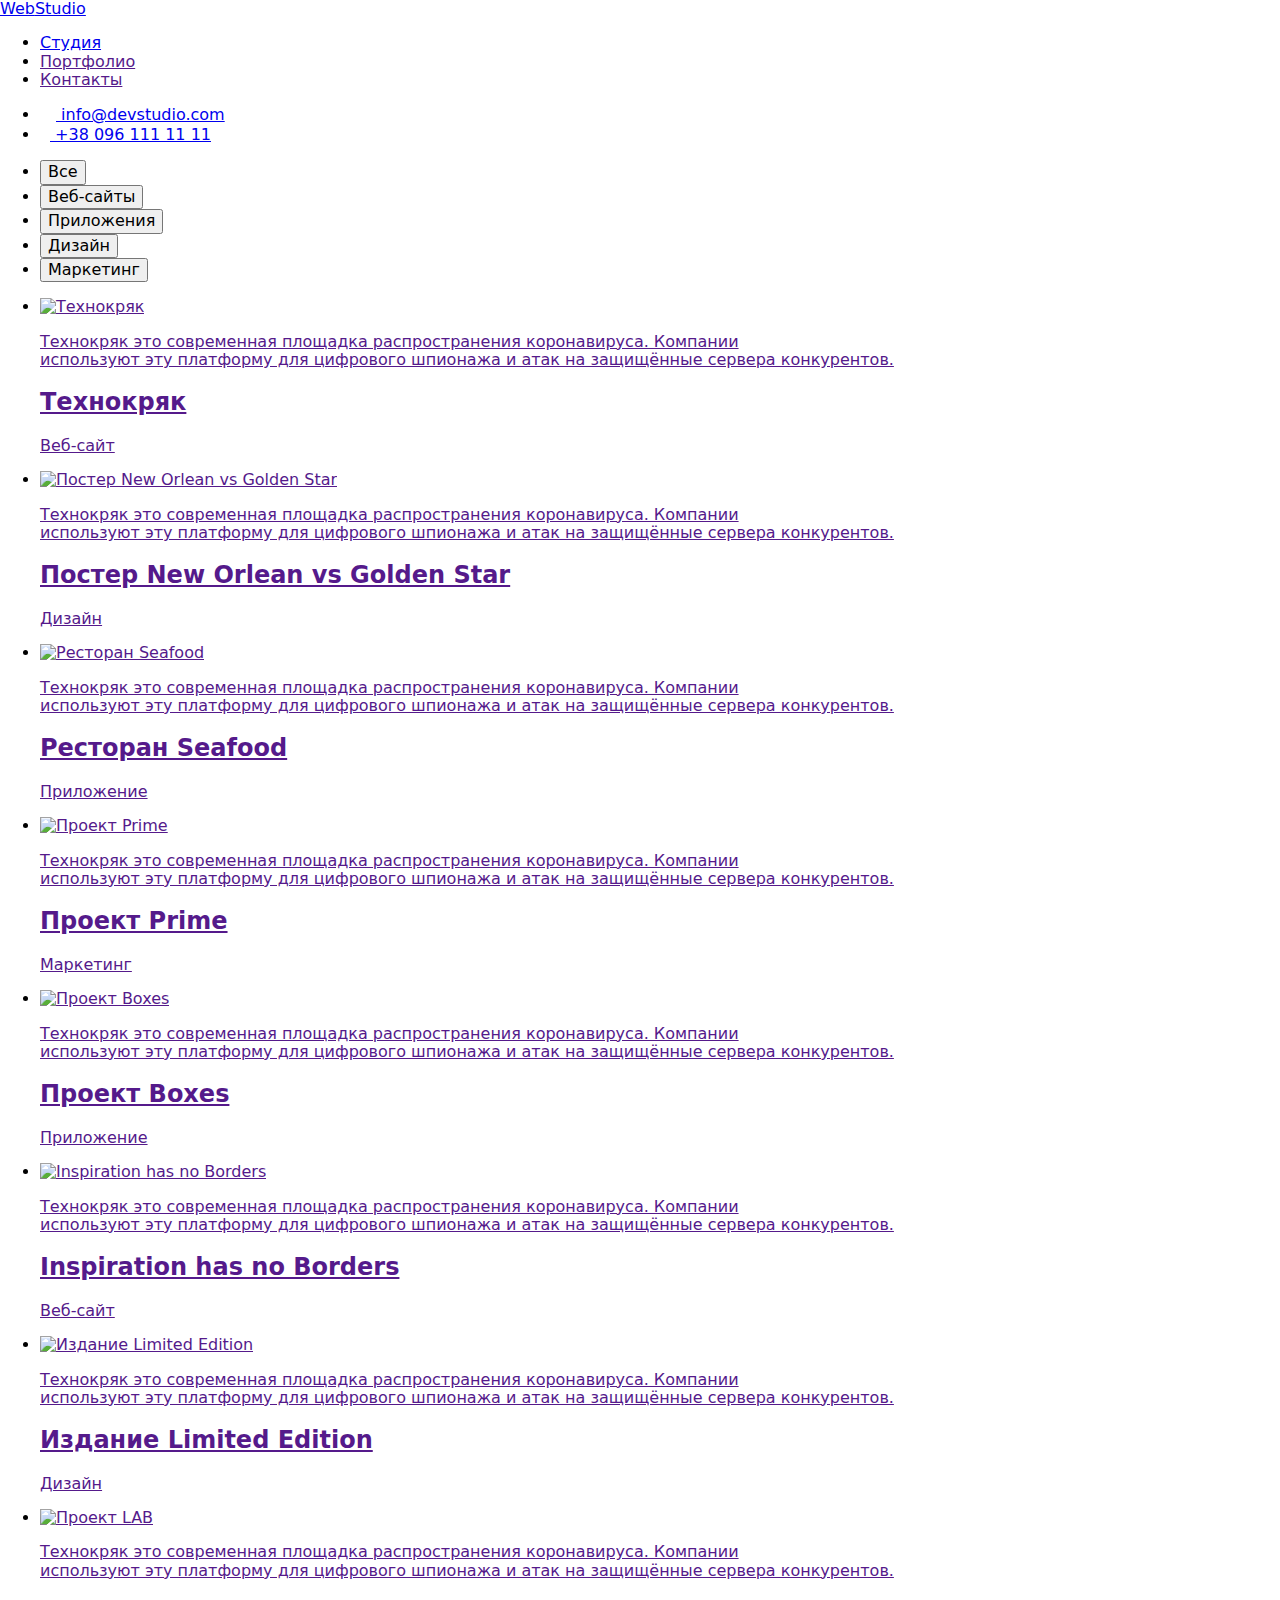
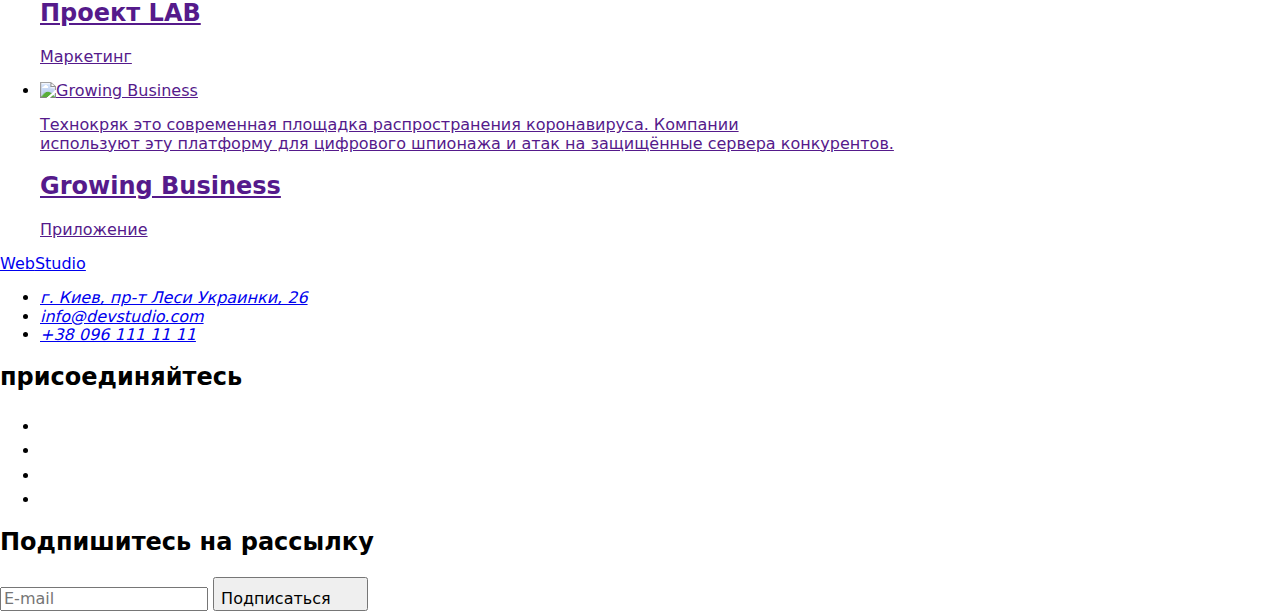
==== portfolio.html @ f76505ed "переніс .css в .scss" ====
<!DOCTYPE html>
<html lang="ru">
  <head>
    <meta charset="UTF-8" />
    <meta http-equiv="X-UA-Compatible" content="IE=edge" />
    <meta name="viewport" content="width=device-width, initial-scale=1.0" />
    <title>WebStudio</title>
    <link rel="preconnect" href="https://fonts.gstatic.com" />
    <link
      href="https://fonts.googleapis.com/css2?family=Raleway:wght@700&family=Roboto:wght@400;500;700;900&display=swap"
      rel="stylesheet"
    />
    <link
      rel="stylesheet"
      href="https://cdnjs.cloudflare.com/ajax/libs/modern-normalize/1.0.0/modern-normalize.min.css"
    />
    <!-- <link rel="stylesheet" href="./css/styles.css" /> -->
    <link rek="stylesheet" href="css/main.min.css" />
  </head>

  <body>
    <!-- Header -->
    <header class="header">
      <div class="container main-nav">
        <nav class="site-nav">
          <a class="logo" href="./index.html"
            ><span class="logo-span">Web</span>Studio</a
          >
          <ul class="site-nav list">
            <li class="item">
              <a class="link" href="./index.html">Студия</a>
            </li>
            <li class="item line">
              <a class="link current" href="">Портфолио</a>
            </li>
            <li class="item"><a class="link" href="">Контакты</a></li>
          </ul>
        </nav>
        <ul class="contacts-nav head list">
          <li class="item">
            <a href="mailto:info@devstudio.com" class="cont">
              <svg class="icon" width="16" height="12">
                <use href="./images/icons.svg#icon-envelope"></use>
              </svg>
              info@devstudio.com</a
            >
          </li>

          <li class="item">
            <a href="tel:+380961111111" class="cont telephone">
              <svg class="icon" width="10" height="16">
                <use href="./images/icons.svg#icon-smartphone"></use>
              </svg>
              +38 096 111 11 11</a
            >
          </li>
        </ul>
      </div>
    </header>
    <main>
      <!-- our projects -->
      <section class="filter section">
        <div class="container">
          <ul class="filter-nav list">
            <li class="item">
              <button type="button" class="button">Все</button>
            </li>
            <li class="item">
              <button type="button" class="button">Веб-сайты</button>
            </li>
            <li class="item">
              <button type="button" class="button">Приложения</button>
            </li>
            <li class="item">
              <button type="button" class="button">Дизайн</button>
            </li>
            <li class="item">
              <button type="button" class="button">Маркетинг</button>
            </li>
          </ul>

          <ul class="projects list">
            <li class="projects-item">
              <a class="projects-link" href="">
                <div class="projects-thumb">
                  <img
                    src="./images/portfolio/technokryak.jpg"
                    alt="Технокряк"
                    width="370"
                    height="294"
                  />
                  <div class="backdrop">
                    <p class="backdrop-text">
                      Технокряк это современная площадка распространения
                      коронавируса. Компании<br />
                      используют эту платформу для цифрового шпионажа и атак на
                      защищённые сервера конкурентов.
                    </p>
                  </div>
                </div>
                <div class="description">
                  <h2 class="projects-title">Технокряк</h2>
                  <p class="projects-text">Веб-сайт</p>
                </div>
              </a>
            </li>

            <li class="projects-item">
              <a class="projects-link" href="">
                <div class="projects-thumb">
                  <img
                    src="./images/portfolio/poster.jpg"
                    alt="Постер New Orlean vs Golden Star"
                    width="370"
                    height="294"
                  />
                  <div class="backdrop">
                    <p class="backdrop-text">
                      Технокряк это современная площадка распространения
                      коронавируса. Компании<br />
                      используют эту платформу для цифрового шпионажа и атак на
                      защищённые сервера конкурентов.
                    </p>
                  </div>
                </div>
                <div class="description">
                  <h2 class="projects-title">
                    Постер New Orlean vs Golden Star
                  </h2>
                  <p class="projects-text">Дизайн</p>
                </div>
              </a>
            </li>

            <li class="projects-item">
              <a class="projects-link" href="">
                <div class="projects-thumb">
                  <img
                    src="./images/portfolio/seafood.jpg"
                    alt="Ресторан Seafood"
                    width="370"
                    height="294"
                  />
                  <div class="backdrop">
                    <p class="backdrop-text">
                      Технокряк это современная площадка распространения
                      коронавируса. Компании<br />
                      используют эту платформу для цифрового шпионажа и атак на
                      защищённые сервера конкурентов.
                    </p>
                  </div>
                </div>
                <div class="description">
                  <h2 class="projects-title">Ресторан Seafood</h2>
                  <p class="projects-text">Приложение</p>
                </div>
              </a>
            </li>

            <li class="projects-item">
              <a class="projects-link" href="">
                <div class="projects-thumb">
                  <img
                    src="./images/portfolio/prime_project.jpg"
                    alt="Проект Prime"
                    width="370"
                    height="294"
                  />
                  <div class="backdrop">
                    <p class="backdrop-text">
                      Технокряк это современная площадка распространения
                      коронавируса. Компании<br />
                      используют эту платформу для цифрового шпионажа и атак на
                      защищённые сервера конкурентов.
                    </p>
                  </div>
                </div>
                <div class="description">
                  <h2 class="projects-title">Проект Prime</h2>
                  <p class="projects-text">Маркетинг</p>
                </div>
              </a>
            </li>

            <li class="projects-item">
              <a class="projects-link" href="">
                <div class="projects-thumb">
                  <img
                    src="./images/portfolio/boxes_projekt.jpg"
                    alt="Проект Boxes"
                    width="370"
                    height="294"
                  />
                  <div class="backdrop">
                    <p class="backdrop-text">
                      Технокряк это современная площадка распространения
                      коронавируса. Компании<br />
                      используют эту платформу для цифрового шпионажа и атак на
                      защищённые сервера конкурентов.
                    </p>
                  </div>
                </div>
                <div class="description">
                  <h2 class="projects-title">Проект Boxes</h2>
                  <p class="projects-text">Приложение</p>
                </div>
              </a>
            </li>

            <li class="projects-item">
              <a class="projects-link" href="">
                <div class="projects-thumb">
                  <img
                    src="./images/portfolio/inspiration_has_no_borders.jpg"
                    alt="Inspiration has no Borders"
                    width="370"
                    height="294"
                  />
                  <div class="backdrop">
                    <p class="backdrop-text">
                      Технокряк это современная площадка распространения
                      коронавируса. Компании<br />
                      используют эту платформу для цифрового шпионажа и атак на
                      защищённые сервера конкурентов.
                    </p>
                  </div>
                </div>
                <div class="description">
                  <h2 class="projects-title">Inspiration has no Borders</h2>
                  <p class="projects-text">Веб-сайт</p>
                </div>
              </a>
            </li>

            <li class="projects-item">
              <a class="projects-link" href="">
                <div class="projects-thumb">
                  <img
                    src="./images/portfolio/limited_ldition.jpg"
                    alt="Издание Limited Edition"
                    width="370"
                    height="294"
                  />
                  <div class="backdrop">
                    <p class="backdrop-text">
                      Технокряк это современная площадка распространения
                      коронавируса. Компании<br />
                      используют эту платформу для цифрового шпионажа и атак на
                      защищённые сервера конкурентов.
                    </p>
                  </div>
                </div>
                <div class="description">
                  <h2 class="projects-title">Издание Limited Edition</h2>
                  <p class="projects-text">Дизайн</p>
                </div>
              </a>
            </li>

            <li class="projects-item">
              <a class="projects-link" href="">
                <div class="projects-thumb">
                  <img
                    src="./images/portfolio/lab_projekt.jpg"
                    alt="Проект LAB"
                    width="370"
                    height="294"
                  />
                  <div class="backdrop">
                    <p class="backdrop-text">
                      Технокряк это современная площадка распространения
                      коронавируса. Компании<br />
                      используют эту платформу для цифрового шпионажа и атак на
                      защищённые сервера конкурентов.
                    </p>
                  </div>
                </div>
                <div class="description">
                  <h2 class="projects-title">Проект LAB</h2>
                  <p class="projects-text">Маркетинг</p>
                </div>
              </a>
            </li>

            <li class="projects-item">
              <a class="projects-link" href="">
                <div class="projects-thumb">
                  <img
                    src="./images/portfolio/growing_business.jpg"
                    alt="Growing Business"
                    width="370"
                    height="294"
                  />
                  <div class="backdrop">
                    <p class="backdrop-text">
                      Технокряк это современная площадка распространения
                      коронавируса. Компании<br />
                      используют эту платформу для цифрового шпионажа и атак на
                      защищённые сервера конкурентов.
                    </p>
                  </div>
                </div>
                <div class="description">
                  <h2 class="projects-title">Growing Business</h2>
                  <p class="projects-text">Приложение</p>
                </div>
              </a>
            </li>
          </ul>
        </div>
      </section>
    </main>

    <!-- Footer -->
    <footer class="footer">
      <div class="container">
        <div>
          <a class="logo" href="./index.html"
            ><span class="logo-span">Web</span
            ><span class="logo-white">Studio</span></a
          >
          <address class="address">
            <ul class="contacts-nav list">
              <li class="map">
                <a
                  class="map-google"
                  href="https://goo.gl/maps/9jqwr3Agw3KdSmHo9"
                  target="_blank"
                  rel="noopener noreferrer"
                  >г. Киев, пр-т Леси Украинки, 26</a
                >
              </li>
              <li>
                <a href="mailto:info@devstudio.com" class="cont mail"
                  >info@devstudio.com</a
                >
              </li>
              <li>
                <a href="tel:+380961111111" class="cont">+38 096 111 11 11</a>
              </li>
            </ul>
          </address>
        </div>
        <div class="thumb">
          <h2 class="footer-title">присоединяйтесь</h2>
          <ul class="social-list list">
            <li class="social-list-item">
              <a href="" class="social-list-link">
                <svg class="social-list-icon" width="20" height="20">
                  <use href="./images/icons.svg#icon-instagram"></use>
                </svg>
              </a>
            </li>

            <li class="social-list-item">
              <a href="" class="social-list-link">
                <svg class="social-list-icon" width="20" height="20">
                  <use href="./images/icons.svg#icon-twitter"></use>
                </svg>
              </a>
            </li>

            <li class="social-list-item">
              <a href="" class="social-list-link">
                <svg class="social-list-icon" width="20" height="20">
                  <use href="./images/icons.svg#icon-facebook"></use>
                </svg>
              </a>
            </li>

            <li class="social-list-item">
              <a href="" class="social-list-link">
                <svg class="social-list-icon" width="20" height="20">
                  <use href="./images/icons.svg#icon-linkedin"></use>
                </svg>
              </a>
            </li>
          </ul>
        </div>
        <!-- Form -->

        <form class="subscription">
          <h2 class="footer-title">Подпишитесь на рассылку</h2>
          <div class="subscription-thumb">
            <input
              class="subscription-input"
              type="text"
              placeholder="E-mail"
              name="mail"
              required
            />
            <button class="subscription-button" type="submit">
              Подписаться
              <svg class="subscription-icon" width="24" height="24">
                <use href="./images/icons.svg#icon-send"></use>
              </svg>
            </button>
          </div>
        </form>
      </div>
    </footer>
  </body>
</html>
---- css/main.min.css ----
:root{--primary-text-color: #757575;--title-text-color: #212121;--accent-color: #2196f3;--primary-white-color: #ffffff;--button-color: #188ce8;--button-color-portfolio: #f5f4fa;--border-cards: #eeeeee;--border-cards-customers: #afb1b8;--timing-function: cubic-bezier(0.4, 0, 0.2, 1)}.form-checkbox-input{margin-right:7px;position:absolute;width:1px;height:1px;overflow:hidden;clip:rect(0 0 0 0)}body{font-family:'roboto', sans-serif;color:var(--primary-text-color);background-color:var(--primary-white-color);letter-spacing:0.03em;position:relative}h1,h2,h3,h4,h5,h6,p{margin-top:0;margin-bottom:0}ul{padding-left:0}img{display:block}.list{margin-top:0;margin-bottom:0;list-style:none}.section{padding-top:94px;padding-bottom:94px}.container{width:1200px;padding:0 15px;margin:0 auto}.button{cursor:pointer;border-style:none}.section-title{margin-bottom:50px;color:var(--title-text-color);font-weight:bold;font-size:36px;line-height:1.17;text-align:center}.address{font-style:normal}.contacts-nav.head{display:flex;margin-left:auto}.contacts-nav .cont{color:var(--primary-text-color);font-weight:500;font-size:14px;line-height:1.14;letter-spacing:0.02em;text-decoration:none;transition:color 250ms var(--timing-function)}.contacts-nav .cont:hover,.contacts-nav .cont:focus{color:var(--accent-color)}.team .social-list{display:flex;justify-content:space-around;padding:16px 32px 30px 32px}.team .social-list-link{display:flex;align-items:center;justify-content:center;width:44px;height:44px;border-radius:50%}.team .social-list-link{fill:var(--border-cards-customers);transition:background-color 250ms var(--timing-function)}.team .social-list-link:hover,.team .social-list-link:focus{background-color:var(--accent-color)}.team .social-list-link:hover .social-list-icon{transition:fill 250ms var(--timing-function)}.team .social-list-link:hover .social-list-icon,.team .social-list-link:focus .social-list-icon{fill:var(--primary-white-color)}.footer .social-list{display:flex}.footer .social-list-link{display:flex;align-items:center;justify-content:center;width:44px;height:44px;border-radius:50%;background-color:rgba(255,255,255,0.1);transition:background-color 250ms var(--timing-function)}.footer .social-list-link:hover,.footer .social-list-link:focus{background-color:var(--accent-color)}.footer .social-list-item:not(:first-child){margin-left:10px}.footer .social-list-icon{fill:var(--primary-white-color)}.team .description{padding-top:30px;background-color:var(--primary-white-color)}.filter .description{padding:20px 24px 20px 24px;border:1px solid var(--border-cards);border-top:0}.modal-backdrop{position:fixed;top:0;left:0;width:100%;height:100%;background-color:rgba(0,0,0,0.2);z-index:100;opacity:1;transition:opacity 250ms var(--timing-function),visibility 250ms var(--timing-function)}.modal-backdrop.is-hidden{opacity:0;visibility:hidden;pointer-events:none}.modal-backdrop.is-hidden .modal{transform:translate(-50%, -50%) scale(0.7)}.modal{display:flex;position:absolute;top:50%;left:50%;width:528px;height:581px;background-color:var(--primary-white-color);border-radius:4px;box-shadow:0px 1px 3px rgba(0,0,0,0.12),0px 1px 1px rgba(0,0,0,0.14),0px 2px 1px rgba(0,0,0,0.2);transform:translate(-50%, -50%) scale(1);transition:transform 250ms var(--timing-function)}.modal-button{position:absolute;top:8px;right:8px;width:30px;height:30px;display:flex;align-items:center;justify-content:center;padding:0;border:1px solid rgba(0,0,0,0.1);background-color:var(--primary-white-color);border-radius:50%;transition:fill 250ms var(--timing-function)}.modal-button:hover,.modal-button:focus{fill:var(--accent-color)}.contact-form{width:448px;height:auto;margin:0 auto}.contact-form>.form-text:first-child{margin-top:40px;margin-bottom:12px;font-weight:bold;font-size:20px;line-height:1.15;text-align:center;color:var(--title-text-color)}.contact-form .label{display:block;margin-bottom:4px;font-size:12px;line-height:1.16;letter-spacing:0.01em;color:var(--primary-text-color)}.contact-form-label{position:relative;display:block;margin-bottom:10px}.contact-form-input{outline:none;width:448px;height:40px;padding:0 0 0 40px;border:1px solid rgba(33,33,33,0.2);box-sizing:border-box;border-radius:4px;transition:border 250ms var(--timing-function)}.contact-form-input:hover,.contact-form-input:focus{border:1px solid var(--accent-color)}.contact-form-input:required:focus:not(:placeholder-shown):valid{border-color:#008000}.contact-form-input:focus:required:not(:placeholder-shown):invalid{border-color:#ff0000}.contact-form-input::placeholder{color:rgba(0,0,0,0.2)}.contact-form-message{outline:none;width:100%;height:120px;padding:12px 16px;margin-bottom:20px;border:1px solid rgba(33,33,33,0.2);box-sizing:border-box;border-radius:4px;resize:none;transition:border 250ms var(--timing-function)}.contact-form-message:hover,.contact-form-message:focus{border:1px solid var(--accent-color)}.contact-form-message::placeholder{font-size:14px;line-height:1.14;letter-spacing:0.01em;color:rgba(117,117,117,0.5)}.form-checkbox{display:flex;justify-content:center;align-items:center}.checkbox-icon{position:relative;width:16px;height:15px;border:2px solid var(--title-text-color);border-radius:2px;margin-right:7px;transition:background-color 250ms var(--timing-function),border-color 250ms var(--timing-function)}.checkbox-icon-check{position:absolute;top:-2px;left:-2px}.form-checkbox-input:checked+.checkbox-icon{background-color:var(--accent-color);border-color:var(--accent-color)}.checkbox-label{font-size:14px;line-height:1.71;color:var(--primary-text-color)}.checkbox-link{outline:none;font-size:14px;line-height:1.71;text-decoration-line:underline;color:var(--accent-color)}.checkbox-link:focus{outline:1px solid var(--accent-color)}.contacts-form-btn{outline:none;position:absolute;left:165px;bottom:40px;display:flex;align-items:center;justify-content:center;padding:0;width:200px;height:50px;border-radius:4px;border:none;cursor:pointer;background-color:var(--accent-color);color:var(--primary-white-color);font-weight:bold;font-size:16px;line-height:1.87;letter-spacing:0.06em;transition:background-color 250ms var(--timing-function)}.contacts-form-btn:hover,.contacts-form-btn:focus{background-color:var(--button-color)}.form-icon{position:absolute;bottom:11px;left:12px;transition:fill 250ms var(--timing-function)}.contact-form-input:hover ~ .form-icon,.contact-form-input:focus ~ .form-icon{fill:var(--accent-color)}.header .cont{display:inline-flex}.header{border-bottom:1px solid var(--border-cards)}.main-nav{display:flex;align-items:center}.logo{margin-left:0;display:inline-block;margin-top:24px;margin-bottom:25px;color:#000000;font-family:'Raleway', sans-serif;font-weight:bold;font-size:26px;line-height:1.19;text-decoration:none}.logo-span{color:var(--accent-color)}.logo-white{color:var(--primary-white-color)}.site-nav{display:flex}.site-nav .item:first-child{margin-left:93px}.site-nav .item+.item{margin-left:50px}.contacts-nav .item+.item{margin-left:30px}.site-nav .link{display:block;padding-top:32px;padding-bottom:32px;color:#212121;font-weight:500;font-size:14px;line-height:1.14;letter-spacing:0.02em;text-decoration:none;transition:color 250ms var(--timing-function)}.site-nav .link+.link{margin-left:50px}.site-nav .link:hover,.site-nav .link:focus{color:var(--accent-color)}.site-nav .link.current{color:var(--accent-color)}.contacts-nav .cont{display:flex;align-items:center}.header .icon{margin-right:10px}.header .icon{fill:currentColor}.link.current{position:relative}.link.current::after{position:absolute;left:0;bottom:0;display:block;content:'';width:100%;height:4px;border-radius:2px;background-color:var(--accent-color)}.hero{text-align:center;max-width:1600px;height:600px;padding:200px 0;margin-left:auto;margin-right:auto;background-color:#c4c4c4;background-image:linear-gradient(to right, rgba(47,48,58,0.4), rgba(47,48,58,0.4)),url(../images/hero/hero.jpg)}.hero-text{margin-top:0;margin-bottom:0;margin-bottom:30px;color:var(--primary-white-color);font-weight:900;font-size:44px;line-height:1.36;text-align:center;letter-spacing:0.06em;text-transform:uppercase}.hero .button{color:var(--primary-white-color);background-color:var(--accent-color);font-family:inherit;font-weight:bold;font-size:16px;line-height:1.87;letter-spacing:0.06em;padding:10px 32px;border-radius:4px;transition:background-color 250ms var(--timing-function)}.hero .button:hover,.hero .button:focus{background-color:var(--button-color)}.advantages{display:flex}.value.section{padding-bottom:0}.advantages .item{width:270px}.advantages .item+.item{margin-left:30px}.advantages .thumb{display:flex;align-items:center;justify-content:center;width:270px;height:120px;background-color:var(--button-color-portfolio);margin-bottom:30px}.advantages .title{margin-bottom:10px;color:var(--title-text-color);font-weight:bold;font-size:14px;line-height:1.14;text-transform:uppercase}.advantages .text{font-size:14px;line-height:1.71}.what-we-do{display:flex}.what-we-do .item{position:relative}.what-we-do .item+.item{margin-left:30px}.backdrop{position:absolute;bottom:0;left:0;display:flex;align-items:center;justify-content:center;background-color:rgba(47,48,58,0.8);width:100%;height:70px}.what-we-do .title{font-weight:bold;font-size:14px;line-height:1.14;text-align:center;text-transform:uppercase;color:var(--primary-white-color)}.team{display:flex}.team{background-color:var(--button-color-portfolio)}.team .item{box-shadow:0px 1px 3px rgba(0,0,0,0.12),0px 1px 1px rgba(0,0,0,0.14),0px 2px 1px rgba(0,0,0,0.2);border-radius:0px 0px 4px 4px}.team .item+.item{margin-left:30px}.team .title,.team .text{color:var(--title-text-color);font-weight:500;font-size:16px;line-height:1.19;text-align:center}.team .title{margin-bottom:10px}.team .text{color:var(--primary-text-color);font-weight:normal}.customers .list{display:flex}.customers .link{display:flex;align-items:center;justify-content:center;width:170px;height:92px;border:1px solid var(--border-cards-customers);border-radius:4px;margin-bottom:0;transition:border 250ms var(--timing-function)}.customers .item:not(:first-child){margin-left:30px}.customers .icon{fill:var(--border-cards-customers)}.customers .link:hover,.customers .link:focus{border:1px solid var(--accent-color)}.customers .link:hover .icon,.customers .link:focus .icon{fill:var(--accent-color)}.customers .icon{transition:fill 250ms var(--timing-function)}.footer{background:#2f303a}.footer .container{display:flex;align-items:baseline;justify-content:space-around}.footer{padding-bottom:60px;padding-top:60px}.footer .logo{display:inline-block;margin-top:0;margin-bottom:20px}.map{margin-bottom:9px}.map-google{color:var(--primary-white-color);text-decoration:none;font-style:normal;font-size:14px;line-height:1.71}.footer .cont{color:rgba(255,255,255,0.6);font-weight:normal;line-height:1.71;letter-spacing:0.03em}.footer .cont.mail{display:inline-block;margin-bottom:9px}.footer .thumb{margin-left:70px}.footer-title{margin-bottom:20px;font-weight:bold;font-size:14px;line-height:1.14;text-transform:uppercase;color:#ffffff}.subscription{margin-left:93px}.subscription-thumb{display:flex}.footer-title{margin-bottom:35px}.subscription-input{width:358px;height:50px;background-color:transparent;border:1px solid rgba(255,255,255,0.3);drop-shadow:0px 4px 4px rgba(0,0,0,0.15);border-radius:4px;padding-left:16px;color:var(--primary-white-color)}.subscription-input::placeholder{color:rgba(255,255,255,0.6)}.subscription-button{position:relative;width:200px;height:50px;border-radius:4px;font-family:inherit;font-weight:bold;font-size:16px;line-height:1.87;letter-spacing:0.06em;padding:10px 62px 10px 29px;margin-left:12px;color:var(--primary-white-color);background-color:var(--accent-color);border:none;box-shadow:0px 4px 4px rgba(0,0,0,0.15);transition:background-color 250ms var(--timing-function)}.subscription-button:hover,.subscription-button:focus{background-color:var(--button-color)}.subscription-icon{position:absolute;top:13px;right:28px}.filter{padding-top:94px}.filter-nav{padding-left:0;display:flex;justify-content:center;margin-bottom:50px}.filter-nav .item+.item{margin-left:8px}.filter .button{padding:6px 22px;border-radius:4px;font-family:inherit;color:var(--title-text-color);background-color:var(--button-color-portfolio);font-weight:500;font-size:16px;line-height:1.6;letter-spacing:inherit;transition:color 250ms var(--timing-function),background-color 250ms var(--timing-function),box-shadow 250ms var(--timing-function)}.filter .button:hover,.filter .button:focus{color:var(--primary-white-color);background-color:var(--accent-color);box-shadow:0px 4px 4px rgba(0,0,0,0.25)}.projects{display:flex;flex-wrap:wrap}.projects .projects-item{width:calc((100% - 60px) / 3);margin-right:30px;margin-bottom:30px}.projects .projects-item:nth-child(3n){margin-right:0}.projects .projects-item:nth-last-child(-n+3){margin-bottom:0}.projects .projects-item{transition:box-shadow 250ms var(--timing-function)}.projects .projects-item:hover,.projects .projects-item:focus{box-shadow:0px 4px 4px rgba(0,0,0,0.25)}.projects-link{text-decoration:none}.projects-title{color:var(--title-text-color);font-weight:bold;font-size:18px;line-height:2;letter-spacing:0.06em}.projects-text{color:var(--primary-text-color);font-size:16px;line-height:1.9}.projects-thumb{position:relative;overflow:hidden}.projects .backdrop{position:absolute;top:0;left:0;overflow:auto;width:100%;height:100%;opacity:1;background-color:rgba(33,150,243,0.9);transition:transform 250ms var(--timing-function);transform:translateY(100%)}.projects-link:hover .backdrop,.projects-link:focus .backdrop{transform:translateY(0)}.projects .backdrop-text{padding:63px 24px;font-size:18px;line-height:1.55;color:var(--primary-white-color)}
/*# sourceMappingURL=main.min.css.map */
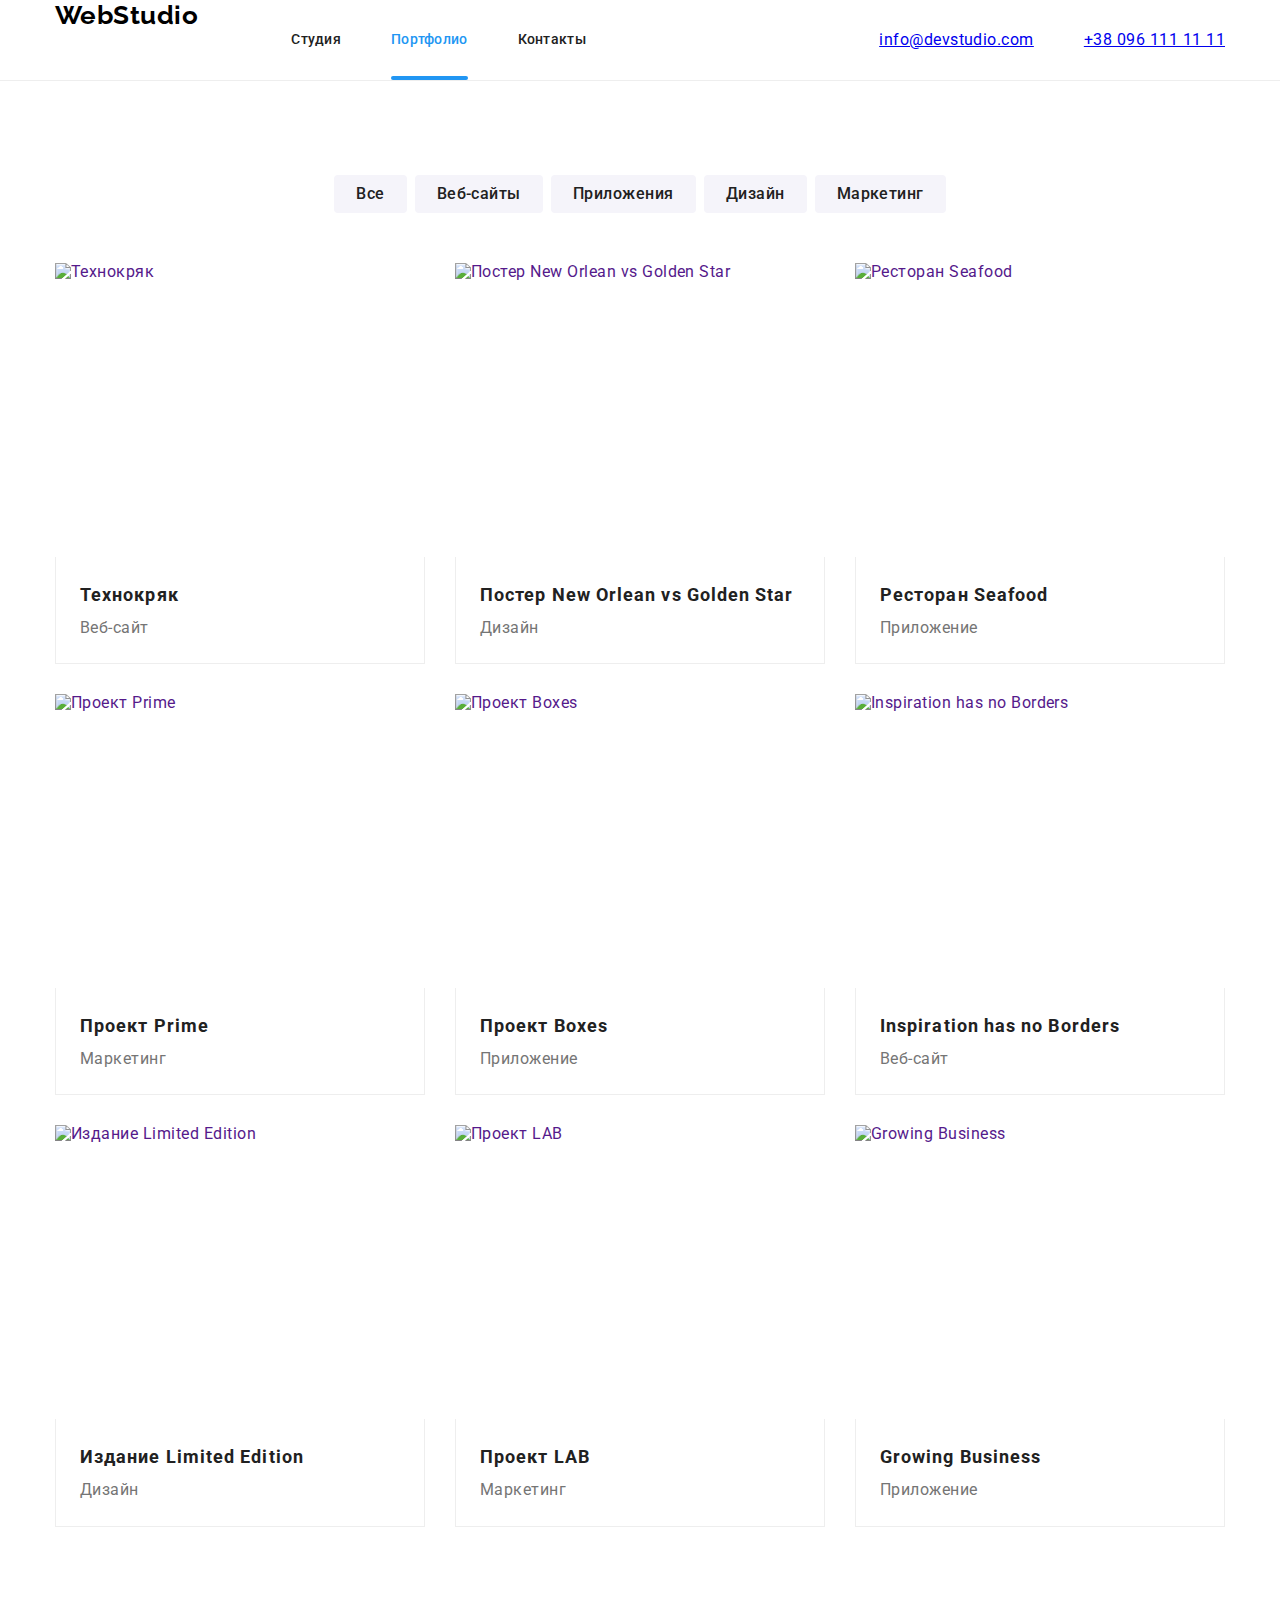
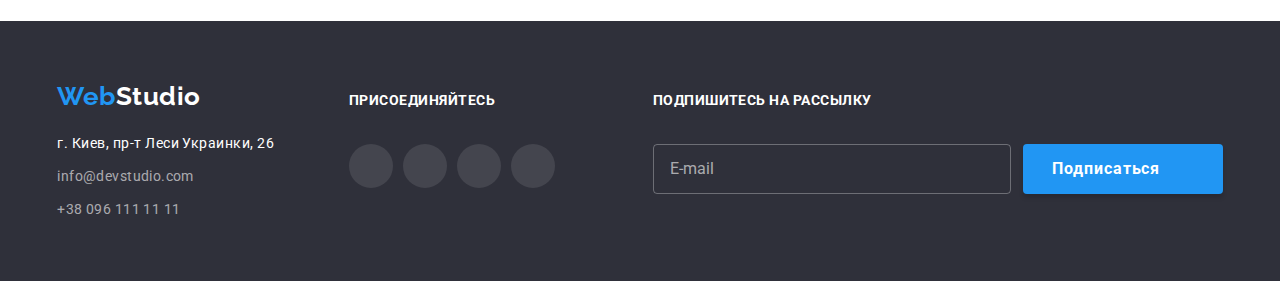
==== commit f09a533b: "BEM Portfolio" ====
--- a/portfolio.html
+++ b/portfolio.html
@@ -14,8 +14,7 @@
       rel="stylesheet"
       href="https://cdnjs.cloudflare.com/ajax/libs/modern-normalize/1.0.0/modern-normalize.min.css"
     />
-    <!-- <link rel="stylesheet" href="./css/styles.css" /> -->
-    <link rek="stylesheet" href="css/main.min.css" />
+    <link rel="stylesheet" href="./css/main.min.css" />
   </head>
 
   <body>
@@ -63,26 +62,36 @@
         <div class="container">
           <ul class="filter-nav list">
             <li class="item">
-              <button type="button" class="button">Все</button>
-            </li>
-            <li class="item">
-              <button type="button" class="button">Веб-сайты</button>
-            </li>
-            <li class="item">
-              <button type="button" class="button">Приложения</button>
-            </li>
-            <li class="item">
-              <button type="button" class="button">Дизайн</button>
-            </li>
-            <li class="item">
-              <button type="button" class="button">Маркетинг</button>
+              <button type="button" class="filter-nav__button button">
+                Все
+              </button>
+            </li>
+            <li class="filter-nav__item">
+              <button type="button" class="filter-nav__button button">
+                Веб-сайты
+              </button>
+            </li>
+            <li class="filter-nav__item">
+              <button type="button" class="filter-nav__button button">
+                Приложения
+              </button>
+            </li>
+            <li class="filter-nav__item">
+              <button type="button" class="filter-nav__button button">
+                Дизайн
+              </button>
+            </li>
+            <li class="filter-nav__item">
+              <button type="button" class="filter-nav__button button">
+                Маркетинг
+              </button>
             </li>
           </ul>
 
           <ul class="projects list">
-            <li class="projects-item">
-              <a class="projects-link" href="">
-                <div class="projects-thumb">
+            <li class="projects__item">
+              <a class="projects__link" href="">
+                <div class="projects__thumb">
                   <img
                     src="./images/portfolio/technokryak.jpg"
                     alt="Технокряк"
@@ -90,24 +99,24 @@
                     height="294"
                   />
                   <div class="backdrop">
-                    <p class="backdrop-text">
-                      Технокряк это современная площадка распространения
-                      коронавируса. Компании<br />
-                      используют эту платформу для цифрового шпионажа и атак на
-                      защищённые сервера конкурентов.
-                    </p>
-                  </div>
-                </div>
-                <div class="description">
-                  <h2 class="projects-title">Технокряк</h2>
-                  <p class="projects-text">Веб-сайт</p>
-                </div>
-              </a>
-            </li>
-
-            <li class="projects-item">
-              <a class="projects-link" href="">
-                <div class="projects-thumb">
+                    <p class="backdrop__text">
+                      Технокряк это современная площадка распространения
+                      коронавируса. Компании<br />
+                      используют эту платформу для цифрового шпионажа и атак на
+                      защищённые сервера конкурентов.
+                    </p>
+                  </div>
+                </div>
+                <div class="projects__description">
+                  <h2 class="projects__title">Технокряк</h2>
+                  <p class="projects__text">Веб-сайт</p>
+                </div>
+              </a>
+            </li>
+
+            <li class="projects__item">
+              <a class="projects__link" href="">
+                <div class="projects__thumb">
                   <img
                     src="./images/portfolio/poster.jpg"
                     alt="Постер New Orlean vs Golden Star"
@@ -115,26 +124,26 @@
                     height="294"
                   />
                   <div class="backdrop">
-                    <p class="backdrop-text">
-                      Технокряк это современная площадка распространения
-                      коронавируса. Компании<br />
-                      используют эту платформу для цифрового шпионажа и атак на
-                      защищённые сервера конкурентов.
-                    </p>
-                  </div>
-                </div>
-                <div class="description">
-                  <h2 class="projects-title">
+                    <p class="backdrop__text">
+                      Технокряк это современная площадка распространения
+                      коронавируса. Компании<br />
+                      используют эту платформу для цифрового шпионажа и атак на
+                      защищённые сервера конкурентов.
+                    </p>
+                  </div>
+                </div>
+                <div class="projects__description">
+                  <h2 class="projects__title">
                     Постер New Orlean vs Golden Star
                   </h2>
-                  <p class="projects-text">Дизайн</p>
-                </div>
-              </a>
-            </li>
-
-            <li class="projects-item">
-              <a class="projects-link" href="">
-                <div class="projects-thumb">
+                  <p class="projects__text">Дизайн</p>
+                </div>
+              </a>
+            </li>
+
+            <li class="projects__item">
+              <a class="projects__link" href="">
+                <div class="projects__thumb">
                   <img
                     src="./images/portfolio/seafood.jpg"
                     alt="Ресторан Seafood"
@@ -142,24 +151,24 @@
                     height="294"
                   />
                   <div class="backdrop">
-                    <p class="backdrop-text">
-                      Технокряк это современная площадка распространения
-                      коронавируса. Компании<br />
-                      используют эту платформу для цифрового шпионажа и атак на
-                      защищённые сервера конкурентов.
-                    </p>
-                  </div>
-                </div>
-                <div class="description">
-                  <h2 class="projects-title">Ресторан Seafood</h2>
-                  <p class="projects-text">Приложение</p>
-                </div>
-              </a>
-            </li>
-
-            <li class="projects-item">
-              <a class="projects-link" href="">
-                <div class="projects-thumb">
+                    <p class="backdrop__text">
+                      Технокряк это современная площадка распространения
+                      коронавируса. Компании<br />
+                      используют эту платформу для цифрового шпионажа и атак на
+                      защищённые сервера конкурентов.
+                    </p>
+                  </div>
+                </div>
+                <div class="projects__description">
+                  <h2 class="projects__title">Ресторан Seafood</h2>
+                  <p class="projects__text">Приложение</p>
+                </div>
+              </a>
+            </li>
+
+            <li class="projects__item">
+              <a class="projects__link" href="">
+                <div class="projects__thumb">
                   <img
                     src="./images/portfolio/prime_project.jpg"
                     alt="Проект Prime"
@@ -167,24 +176,24 @@
                     height="294"
                   />
                   <div class="backdrop">
-                    <p class="backdrop-text">
-                      Технокряк это современная площадка распространения
-                      коронавируса. Компании<br />
-                      используют эту платформу для цифрового шпионажа и атак на
-                      защищённые сервера конкурентов.
-                    </p>
-                  </div>
-                </div>
-                <div class="description">
-                  <h2 class="projects-title">Проект Prime</h2>
-                  <p class="projects-text">Маркетинг</p>
-                </div>
-              </a>
-            </li>
-
-            <li class="projects-item">
-              <a class="projects-link" href="">
-                <div class="projects-thumb">
+                    <p class="backdrop__text">
+                      Технокряк это современная площадка распространения
+                      коронавируса. Компании<br />
+                      используют эту платформу для цифрового шпионажа и атак на
+                      защищённые сервера конкурентов.
+                    </p>
+                  </div>
+                </div>
+                <div class="projects__description">
+                  <h2 class="projects__title">Проект Prime</h2>
+                  <p class="projects__text">Маркетинг</p>
+                </div>
+              </a>
+            </li>
+
+            <li class="projects__item">
+              <a class="projects__link" href="">
+                <div class="projects__thumb">
                   <img
                     src="./images/portfolio/boxes_projekt.jpg"
                     alt="Проект Boxes"
@@ -192,24 +201,24 @@
                     height="294"
                   />
                   <div class="backdrop">
-                    <p class="backdrop-text">
-                      Технокряк это современная площадка распространения
-                      коронавируса. Компании<br />
-                      используют эту платформу для цифрового шпионажа и атак на
-                      защищённые сервера конкурентов.
-                    </p>
-                  </div>
-                </div>
-                <div class="description">
-                  <h2 class="projects-title">Проект Boxes</h2>
-                  <p class="projects-text">Приложение</p>
-                </div>
-              </a>
-            </li>
-
-            <li class="projects-item">
-              <a class="projects-link" href="">
-                <div class="projects-thumb">
+                    <p class="backdrop__text">
+                      Технокряк это современная площадка распространения
+                      коронавируса. Компании<br />
+                      используют эту платформу для цифрового шпионажа и атак на
+                      защищённые сервера конкурентов.
+                    </p>
+                  </div>
+                </div>
+                <div class="projects__description">
+                  <h2 class="projects__title">Проект Boxes</h2>
+                  <p class="projects__text">Приложение</p>
+                </div>
+              </a>
+            </li>
+
+            <li class="projects__item">
+              <a class="projects__link" href="">
+                <div class="projects__thumb">
                   <img
                     src="./images/portfolio/inspiration_has_no_borders.jpg"
                     alt="Inspiration has no Borders"
@@ -217,24 +226,24 @@
                     height="294"
                   />
                   <div class="backdrop">
-                    <p class="backdrop-text">
-                      Технокряк это современная площадка распространения
-                      коронавируса. Компании<br />
-                      используют эту платформу для цифрового шпионажа и атак на
-                      защищённые сервера конкурентов.
-                    </p>
-                  </div>
-                </div>
-                <div class="description">
-                  <h2 class="projects-title">Inspiration has no Borders</h2>
-                  <p class="projects-text">Веб-сайт</p>
-                </div>
-              </a>
-            </li>
-
-            <li class="projects-item">
-              <a class="projects-link" href="">
-                <div class="projects-thumb">
+                    <p class="backdrop__text">
+                      Технокряк это современная площадка распространения
+                      коронавируса. Компании<br />
+                      используют эту платформу для цифрового шпионажа и атак на
+                      защищённые сервера конкурентов.
+                    </p>
+                  </div>
+                </div>
+                <div class="projects__description">
+                  <h2 class="projects__title">Inspiration has no Borders</h2>
+                  <p class="projects__text">Веб-сайт</p>
+                </div>
+              </a>
+            </li>
+
+            <li class="projects__item">
+              <a class="projects__link" href="">
+                <div class="projects__thumb">
                   <img
                     src="./images/portfolio/limited_ldition.jpg"
                     alt="Издание Limited Edition"
@@ -242,24 +251,24 @@
                     height="294"
                   />
                   <div class="backdrop">
-                    <p class="backdrop-text">
-                      Технокряк это современная площадка распространения
-                      коронавируса. Компании<br />
-                      используют эту платформу для цифрового шпионажа и атак на
-                      защищённые сервера конкурентов.
-                    </p>
-                  </div>
-                </div>
-                <div class="description">
-                  <h2 class="projects-title">Издание Limited Edition</h2>
-                  <p class="projects-text">Дизайн</p>
-                </div>
-              </a>
-            </li>
-
-            <li class="projects-item">
-              <a class="projects-link" href="">
-                <div class="projects-thumb">
+                    <p class="backdrop__text">
+                      Технокряк это современная площадка распространения
+                      коронавируса. Компании<br />
+                      используют эту платформу для цифрового шпионажа и атак на
+                      защищённые сервера конкурентов.
+                    </p>
+                  </div>
+                </div>
+                <div class="projects__description">
+                  <h2 class="projects__title">Издание Limited Edition</h2>
+                  <p class="projects__text">Дизайн</p>
+                </div>
+              </a>
+            </li>
+
+            <li class="projects__item">
+              <a class="projects__link" href="">
+                <div class="projects__thumb">
                   <img
                     src="./images/portfolio/lab_projekt.jpg"
                     alt="Проект LAB"
@@ -267,24 +276,24 @@
                     height="294"
                   />
                   <div class="backdrop">
-                    <p class="backdrop-text">
-                      Технокряк это современная площадка распространения
-                      коронавируса. Компании<br />
-                      используют эту платформу для цифрового шпионажа и атак на
-                      защищённые сервера конкурентов.
-                    </p>
-                  </div>
-                </div>
-                <div class="description">
-                  <h2 class="projects-title">Проект LAB</h2>
-                  <p class="projects-text">Маркетинг</p>
-                </div>
-              </a>
-            </li>
-
-            <li class="projects-item">
-              <a class="projects-link" href="">
-                <div class="projects-thumb">
+                    <p class="backdrop__text">
+                      Технокряк это современная площадка распространения
+                      коронавируса. Компании<br />
+                      используют эту платформу для цифрового шпионажа и атак на
+                      защищённые сервера конкурентов.
+                    </p>
+                  </div>
+                </div>
+                <div class="projects__description">
+                  <h2 class="projects__title">Проект LAB</h2>
+                  <p class="projects__text">Маркетинг</p>
+                </div>
+              </a>
+            </li>
+
+            <li class="projects__item">
+              <a class="projects__link" href="">
+                <div class="projects__thumb">
                   <img
                     src="./images/portfolio/growing_business.jpg"
                     alt="Growing Business"
@@ -292,17 +301,17 @@
                     height="294"
                   />
                   <div class="backdrop">
-                    <p class="backdrop-text">
-                      Технокряк это современная площадка распространения
-                      коронавируса. Компании<br />
-                      используют эту платформу для цифрового шпионажа и атак на
-                      защищённые сервера конкурентов.
-                    </p>
-                  </div>
-                </div>
-                <div class="description">
-                  <h2 class="projects-title">Growing Business</h2>
-                  <p class="projects-text">Приложение</p>
+                    <p class="backdrop__text">
+                      Технокряк это современная площадка распространения
+                      коронавируса. Компании<br />
+                      используют эту платформу для цифрового шпионажа и атак на
+                      защищённые сервера конкурентов.
+                    </p>
+                  </div>
+                </div>
+                <div class="projects__description">
+                  <h2 class="projects__title">Growing Business</h2>
+                  <p class="projects__text">Приложение</p>
                 </div>
               </a>
             </li>
@@ -315,15 +324,15 @@
     <footer class="footer">
       <div class="container">
         <div>
-          <a class="logo" href="./index.html"
-            ><span class="logo-span">Web</span
-            ><span class="logo-white">Studio</span></a
+          <a class="logo footer__logo" href="./index.html"
+            ><span class="logo__span">Web</span
+            ><span class="logo__span_white">Studio</span></a
           >
           <address class="address">
             <ul class="contacts-nav list">
-              <li class="map">
+              <li class="contacts-nav__map">
                 <a
-                  class="map-google"
+                  class="contacts-nav__map-google"
                   href="https://goo.gl/maps/9jqwr3Agw3KdSmHo9"
                   target="_blank"
                   rel="noopener noreferrer"
@@ -331,67 +340,71 @@
                 >
               </li>
               <li>
-                <a href="mailto:info@devstudio.com" class="cont mail"
+                <a
+                  href="mailto:info@devstudio.com"
+                  class="contacts-nav__cont mail"
                   >info@devstudio.com</a
                 >
               </li>
               <li>
-                <a href="tel:+380961111111" class="cont">+38 096 111 11 11</a>
+                <a href="tel:+380961111111" class="contacts-nav__cont"
+                  >+38 096 111 11 11</a
+                >
               </li>
             </ul>
           </address>
         </div>
         <div class="thumb">
           <h2 class="footer-title">присоединяйтесь</h2>
-          <ul class="social-list list">
-            <li class="social-list-item">
-              <a href="" class="social-list-link">
-                <svg class="social-list-icon" width="20" height="20">
+          <ul class="footer-list list">
+            <li class="footer-list__item">
+              <a href="" class="footer-list__link">
+                <svg class="footer-list__icon" width="20" height="20">
                   <use href="./images/icons.svg#icon-instagram"></use>
                 </svg>
               </a>
             </li>
 
-            <li class="social-list-item">
-              <a href="" class="social-list-link">
-                <svg class="social-list-icon" width="20" height="20">
+            <li class="footer-list__item">
+              <a href="" class="footer-list__link">
+                <svg class="footer-list__icon" width="20" height="20">
                   <use href="./images/icons.svg#icon-twitter"></use>
                 </svg>
               </a>
             </li>
 
-            <li class="social-list-item">
-              <a href="" class="social-list-link">
-                <svg class="social-list-icon" width="20" height="20">
+            <li class="footer-list__item">
+              <a href="" class="footer-list__link">
+                <svg class="footer-list__icon" width="20" height="20">
                   <use href="./images/icons.svg#icon-facebook"></use>
                 </svg>
               </a>
             </li>
 
-            <li class="social-list-item">
-              <a href="" class="social-list-link">
-                <svg class="social-list-icon" width="20" height="20">
+            <li class="footer-list__item">
+              <a href="" class="footer-list__link">
+                <svg class="footer-list__icon" width="20" height="20">
                   <use href="./images/icons.svg#icon-linkedin"></use>
                 </svg>
               </a>
             </li>
           </ul>
         </div>
-        <!-- Form -->
+        <!-- FOOTER Form -->
 
         <form class="subscription">
           <h2 class="footer-title">Подпишитесь на рассылку</h2>
-          <div class="subscription-thumb">
+          <div class="subscription__thumb">
             <input
-              class="subscription-input"
+              class="subscription__input"
               type="text"
               placeholder="E-mail"
               name="mail"
               required
             />
-            <button class="subscription-button" type="submit">
+            <button class="subscription__button" type="submit">
               Подписаться
-              <svg class="subscription-icon" width="24" height="24">
+              <svg class="subscription__icon" width="24" height="24">
                 <use href="./images/icons.svg#icon-send"></use>
               </svg>
             </button>
--- a/css/main.min.css
+++ b/css/main.min.css
@@ -1,2 +1,2 @@
-:root{--primary-text-color: #757575;--title-text-color: #212121;--accent-color: #2196f3;--primary-white-color: #ffffff;--button-color: #188ce8;--button-color-portfolio: #f5f4fa;--border-cards: #eeeeee;--border-cards-customers: #afb1b8;--timing-function: cubic-bezier(0.4, 0, 0.2, 1)}.form-checkbox-input{margin-right:7px;position:absolute;width:1px;height:1px;overflow:hidden;clip:rect(0 0 0 0)}body{font-family:'roboto', sans-serif;color:var(--primary-text-color);background-color:var(--primary-white-color);letter-spacing:0.03em;position:relative}h1,h2,h3,h4,h5,h6,p{margin-top:0;margin-bottom:0}ul{padding-left:0}img{display:block}.list{margin-top:0;margin-bottom:0;list-style:none}.section{padding-top:94px;padding-bottom:94px}.container{width:1200px;padding:0 15px;margin:0 auto}.button{cursor:pointer;border-style:none}.section-title{margin-bottom:50px;color:var(--title-text-color);font-weight:bold;font-size:36px;line-height:1.17;text-align:center}.address{font-style:normal}.contacts-nav.head{display:flex;margin-left:auto}.contacts-nav .cont{color:var(--primary-text-color);font-weight:500;font-size:14px;line-height:1.14;letter-spacing:0.02em;text-decoration:none;transition:color 250ms var(--timing-function)}.contacts-nav .cont:hover,.contacts-nav .cont:focus{color:var(--accent-color)}.team .social-list{display:flex;justify-content:space-around;padding:16px 32px 30px 32px}.team .social-list-link{display:flex;align-items:center;justify-content:center;width:44px;height:44px;border-radius:50%}.team .social-list-link{fill:var(--border-cards-customers);transition:background-color 250ms var(--timing-function)}.team .social-list-link:hover,.team .social-list-link:focus{background-color:var(--accent-color)}.team .social-list-link:hover .social-list-icon{transition:fill 250ms var(--timing-function)}.team .social-list-link:hover .social-list-icon,.team .social-list-link:focus .social-list-icon{fill:var(--primary-white-color)}.footer .social-list{display:flex}.footer .social-list-link{display:flex;align-items:center;justify-content:center;width:44px;height:44px;border-radius:50%;background-color:rgba(255,255,255,0.1);transition:background-color 250ms var(--timing-function)}.footer .social-list-link:hover,.footer .social-list-link:focus{background-color:var(--accent-color)}.footer .social-list-item:not(:first-child){margin-left:10px}.footer .social-list-icon{fill:var(--primary-white-color)}.team .description{padding-top:30px;background-color:var(--primary-white-color)}.filter .description{padding:20px 24px 20px 24px;border:1px solid var(--border-cards);border-top:0}.modal-backdrop{position:fixed;top:0;left:0;width:100%;height:100%;background-color:rgba(0,0,0,0.2);z-index:100;opacity:1;transition:opacity 250ms var(--timing-function),visibility 250ms var(--timing-function)}.modal-backdrop.is-hidden{opacity:0;visibility:hidden;pointer-events:none}.modal-backdrop.is-hidden .modal{transform:translate(-50%, -50%) scale(0.7)}.modal{display:flex;position:absolute;top:50%;left:50%;width:528px;height:581px;background-color:var(--primary-white-color);border-radius:4px;box-shadow:0px 1px 3px rgba(0,0,0,0.12),0px 1px 1px rgba(0,0,0,0.14),0px 2px 1px rgba(0,0,0,0.2);transform:translate(-50%, -50%) scale(1);transition:transform 250ms var(--timing-function)}.modal-button{position:absolute;top:8px;right:8px;width:30px;height:30px;display:flex;align-items:center;justify-content:center;padding:0;border:1px solid rgba(0,0,0,0.1);background-color:var(--primary-white-color);border-radius:50%;transition:fill 250ms var(--timing-function)}.modal-button:hover,.modal-button:focus{fill:var(--accent-color)}.contact-form{width:448px;height:auto;margin:0 auto}.contact-form>.form-text:first-child{margin-top:40px;margin-bottom:12px;font-weight:bold;font-size:20px;line-height:1.15;text-align:center;color:var(--title-text-color)}.contact-form .label{display:block;margin-bottom:4px;font-size:12px;line-height:1.16;letter-spacing:0.01em;color:var(--primary-text-color)}.contact-form-label{position:relative;display:block;margin-bottom:10px}.contact-form-input{outline:none;width:448px;height:40px;padding:0 0 0 40px;border:1px solid rgba(33,33,33,0.2);box-sizing:border-box;border-radius:4px;transition:border 250ms var(--timing-function)}.contact-form-input:hover,.contact-form-input:focus{border:1px solid var(--accent-color)}.contact-form-input:required:focus:not(:placeholder-shown):valid{border-color:#008000}.contact-form-input:focus:required:not(:placeholder-shown):invalid{border-color:#ff0000}.contact-form-input::placeholder{color:rgba(0,0,0,0.2)}.contact-form-message{outline:none;width:100%;height:120px;padding:12px 16px;margin-bottom:20px;border:1px solid rgba(33,33,33,0.2);box-sizing:border-box;border-radius:4px;resize:none;transition:border 250ms var(--timing-function)}.contact-form-message:hover,.contact-form-message:focus{border:1px solid var(--accent-color)}.contact-form-message::placeholder{font-size:14px;line-height:1.14;letter-spacing:0.01em;color:rgba(117,117,117,0.5)}.form-checkbox{display:flex;justify-content:center;align-items:center}.checkbox-icon{position:relative;width:16px;height:15px;border:2px solid var(--title-text-color);border-radius:2px;margin-right:7px;transition:background-color 250ms var(--timing-function),border-color 250ms var(--timing-function)}.checkbox-icon-check{position:absolute;top:-2px;left:-2px}.form-checkbox-input:checked+.checkbox-icon{background-color:var(--accent-color);border-color:var(--accent-color)}.checkbox-label{font-size:14px;line-height:1.71;color:var(--primary-text-color)}.checkbox-link{outline:none;font-size:14px;line-height:1.71;text-decoration-line:underline;color:var(--accent-color)}.checkbox-link:focus{outline:1px solid var(--accent-color)}.contacts-form-btn{outline:none;position:absolute;left:165px;bottom:40px;display:flex;align-items:center;justify-content:center;padding:0;width:200px;height:50px;border-radius:4px;border:none;cursor:pointer;background-color:var(--accent-color);color:var(--primary-white-color);font-weight:bold;font-size:16px;line-height:1.87;letter-spacing:0.06em;transition:background-color 250ms var(--timing-function)}.contacts-form-btn:hover,.contacts-form-btn:focus{background-color:var(--button-color)}.form-icon{position:absolute;bottom:11px;left:12px;transition:fill 250ms var(--timing-function)}.contact-form-input:hover ~ .form-icon,.contact-form-input:focus ~ .form-icon{fill:var(--accent-color)}.header .cont{display:inline-flex}.header{border-bottom:1px solid var(--border-cards)}.main-nav{display:flex;align-items:center}.logo{margin-left:0;display:inline-block;margin-top:24px;margin-bottom:25px;color:#000000;font-family:'Raleway', sans-serif;font-weight:bold;font-size:26px;line-height:1.19;text-decoration:none}.logo-span{color:var(--accent-color)}.logo-white{color:var(--primary-white-color)}.site-nav{display:flex}.site-nav .item:first-child{margin-left:93px}.site-nav .item+.item{margin-left:50px}.contacts-nav .item+.item{margin-left:30px}.site-nav .link{display:block;padding-top:32px;padding-bottom:32px;color:#212121;font-weight:500;font-size:14px;line-height:1.14;letter-spacing:0.02em;text-decoration:none;transition:color 250ms var(--timing-function)}.site-nav .link+.link{margin-left:50px}.site-nav .link:hover,.site-nav .link:focus{color:var(--accent-color)}.site-nav .link.current{color:var(--accent-color)}.contacts-nav .cont{display:flex;align-items:center}.header .icon{margin-right:10px}.header .icon{fill:currentColor}.link.current{position:relative}.link.current::after{position:absolute;left:0;bottom:0;display:block;content:'';width:100%;height:4px;border-radius:2px;background-color:var(--accent-color)}.hero{text-align:center;max-width:1600px;height:600px;padding:200px 0;margin-left:auto;margin-right:auto;background-color:#c4c4c4;background-image:linear-gradient(to right, rgba(47,48,58,0.4), rgba(47,48,58,0.4)),url(../images/hero/hero.jpg)}.hero-text{margin-top:0;margin-bottom:0;margin-bottom:30px;color:var(--primary-white-color);font-weight:900;font-size:44px;line-height:1.36;text-align:center;letter-spacing:0.06em;text-transform:uppercase}.hero .button{color:var(--primary-white-color);background-color:var(--accent-color);font-family:inherit;font-weight:bold;font-size:16px;line-height:1.87;letter-spacing:0.06em;padding:10px 32px;border-radius:4px;transition:background-color 250ms var(--timing-function)}.hero .button:hover,.hero .button:focus{background-color:var(--button-color)}.advantages{display:flex}.value.section{padding-bottom:0}.advantages .item{width:270px}.advantages .item+.item{margin-left:30px}.advantages .thumb{display:flex;align-items:center;justify-content:center;width:270px;height:120px;background-color:var(--button-color-portfolio);margin-bottom:30px}.advantages .title{margin-bottom:10px;color:var(--title-text-color);font-weight:bold;font-size:14px;line-height:1.14;text-transform:uppercase}.advantages .text{font-size:14px;line-height:1.71}.what-we-do{display:flex}.what-we-do .item{position:relative}.what-we-do .item+.item{margin-left:30px}.backdrop{position:absolute;bottom:0;left:0;display:flex;align-items:center;justify-content:center;background-color:rgba(47,48,58,0.8);width:100%;height:70px}.what-we-do .title{font-weight:bold;font-size:14px;line-height:1.14;text-align:center;text-transform:uppercase;color:var(--primary-white-color)}.team{display:flex}.team{background-color:var(--button-color-portfolio)}.team .item{box-shadow:0px 1px 3px rgba(0,0,0,0.12),0px 1px 1px rgba(0,0,0,0.14),0px 2px 1px rgba(0,0,0,0.2);border-radius:0px 0px 4px 4px}.team .item+.item{margin-left:30px}.team .title,.team .text{color:var(--title-text-color);font-weight:500;font-size:16px;line-height:1.19;text-align:center}.team .title{margin-bottom:10px}.team .text{color:var(--primary-text-color);font-weight:normal}.customers .list{display:flex}.customers .link{display:flex;align-items:center;justify-content:center;width:170px;height:92px;border:1px solid var(--border-cards-customers);border-radius:4px;margin-bottom:0;transition:border 250ms var(--timing-function)}.customers .item:not(:first-child){margin-left:30px}.customers .icon{fill:var(--border-cards-customers)}.customers .link:hover,.customers .link:focus{border:1px solid var(--accent-color)}.customers .link:hover .icon,.customers .link:focus .icon{fill:var(--accent-color)}.customers .icon{transition:fill 250ms var(--timing-function)}.footer{background:#2f303a}.footer .container{display:flex;align-items:baseline;justify-content:space-around}.footer{padding-bottom:60px;padding-top:60px}.footer .logo{display:inline-block;margin-top:0;margin-bottom:20px}.map{margin-bottom:9px}.map-google{color:var(--primary-white-color);text-decoration:none;font-style:normal;font-size:14px;line-height:1.71}.footer .cont{color:rgba(255,255,255,0.6);font-weight:normal;line-height:1.71;letter-spacing:0.03em}.footer .cont.mail{display:inline-block;margin-bottom:9px}.footer .thumb{margin-left:70px}.footer-title{margin-bottom:20px;font-weight:bold;font-size:14px;line-height:1.14;text-transform:uppercase;color:#ffffff}.subscription{margin-left:93px}.subscription-thumb{display:flex}.footer-title{margin-bottom:35px}.subscription-input{width:358px;height:50px;background-color:transparent;border:1px solid rgba(255,255,255,0.3);drop-shadow:0px 4px 4px rgba(0,0,0,0.15);border-radius:4px;padding-left:16px;color:var(--primary-white-color)}.subscription-input::placeholder{color:rgba(255,255,255,0.6)}.subscription-button{position:relative;width:200px;height:50px;border-radius:4px;font-family:inherit;font-weight:bold;font-size:16px;line-height:1.87;letter-spacing:0.06em;padding:10px 62px 10px 29px;margin-left:12px;color:var(--primary-white-color);background-color:var(--accent-color);border:none;box-shadow:0px 4px 4px rgba(0,0,0,0.15);transition:background-color 250ms var(--timing-function)}.subscription-button:hover,.subscription-button:focus{background-color:var(--button-color)}.subscription-icon{position:absolute;top:13px;right:28px}.filter{padding-top:94px}.filter-nav{padding-left:0;display:flex;justify-content:center;margin-bottom:50px}.filter-nav .item+.item{margin-left:8px}.filter .button{padding:6px 22px;border-radius:4px;font-family:inherit;color:var(--title-text-color);background-color:var(--button-color-portfolio);font-weight:500;font-size:16px;line-height:1.6;letter-spacing:inherit;transition:color 250ms var(--timing-function),background-color 250ms var(--timing-function),box-shadow 250ms var(--timing-function)}.filter .button:hover,.filter .button:focus{color:var(--primary-white-color);background-color:var(--accent-color);box-shadow:0px 4px 4px rgba(0,0,0,0.25)}.projects{display:flex;flex-wrap:wrap}.projects .projects-item{width:calc((100% - 60px) / 3);margin-right:30px;margin-bottom:30px}.projects .projects-item:nth-child(3n){margin-right:0}.projects .projects-item:nth-last-child(-n+3){margin-bottom:0}.projects .projects-item{transition:box-shadow 250ms var(--timing-function)}.projects .projects-item:hover,.projects .projects-item:focus{box-shadow:0px 4px 4px rgba(0,0,0,0.25)}.projects-link{text-decoration:none}.projects-title{color:var(--title-text-color);font-weight:bold;font-size:18px;line-height:2;letter-spacing:0.06em}.projects-text{color:var(--primary-text-color);font-size:16px;line-height:1.9}.projects-thumb{position:relative;overflow:hidden}.projects .backdrop{position:absolute;top:0;left:0;overflow:auto;width:100%;height:100%;opacity:1;background-color:rgba(33,150,243,0.9);transition:transform 250ms var(--timing-function);transform:translateY(100%)}.projects-link:hover .backdrop,.projects-link:focus .backdrop{transform:translateY(0)}.projects .backdrop-text{padding:63px 24px;font-size:18px;line-height:1.55;color:var(--primary-white-color)}
+:root{--primary-text-color: #757575;--title-text-color: #212121;--accent-color: #2196f3;--primary-white-color: #ffffff;--button-color: #188ce8;--button-color-portfolio: #f5f4fa;--border-cards: #eeeeee;--border-cards-clients: #afb1b8;--timing-function: cubic-bezier(0.4, 0, 0.2, 1)}.form-checkbox-input{margin-right:7px;position:absolute;width:1px;height:1px;overflow:hidden;clip:rect(0 0 0 0)}body{font-family:'roboto', sans-serif;color:var(--primary-text-color);background-color:var(--primary-white-color);letter-spacing:0.03em;position:relative}h1,h2,h3,h4,h5,h6,p{margin-top:0;margin-bottom:0}ul{padding-left:0}img{display:block}.list{margin-top:0;margin-bottom:0;list-style:none}.section{padding-top:94px;padding-bottom:94px}.container{width:1200px;padding:0 15px;margin:0 auto}.logo{margin-left:0;display:inline-block;color:#000000;font-family:'Raleway', sans-serif;font-weight:bold;font-size:26px;line-height:1.19;text-decoration:none}.header__logo{margin-top:24px;margin-bottom:25px}.footer__logo{margin-top:0;margin-bottom:20px}.logo__span{color:var(--accent-color)}.logo__span_white{color:var(--primary-white-color)}.button{cursor:pointer;border-style:none}.section__title{margin-bottom:50px;color:var(--title-text-color);font-weight:bold;font-size:36px;line-height:1.17;text-align:center}.address{font-style:normal}.contacts-nav.head{display:flex;margin-left:auto}.contacts-nav__cont{color:var(--primary-text-color);font-weight:500;font-size:14px;line-height:1.14;letter-spacing:0.02em;text-decoration:none;transition:color 250ms var(--timing-function)}.contacts-nav__cont:hover,.contacts-nav__cont:focus{color:var(--accent-color)}.team .social-list{display:flex;justify-content:space-around;padding:16px 32px 30px 32px}.team .social-list__link{display:flex;align-items:center;justify-content:center;width:44px;height:44px;border-radius:50%}.team .social-list__link{fill:var(--border-cards-clients);transition:background-color 250ms var(--timing-function)}.team .social-list__link:hover,.team .social-list__link:focus{background-color:var(--accent-color)}.team .social-list__link:hover .social-list__icon{transition:fill 250ms var(--timing-function)}.team .social-list__link:hover .social-list__icon,.team .social-list__link:focus .social-list__icon{fill:var(--primary-white-color)}.footer-list{display:flex}.footer-list__link{display:flex;align-items:center;justify-content:center;width:44px;height:44px;border-radius:50%;background-color:rgba(255,255,255,0.1);transition:background-color 250ms var(--timing-function)}.footer-list__link:hover,.footer-list__link:focus{background-color:var(--accent-color)}.footer-list__item:not(:first-child){margin-left:10px}.footer-list__icon{fill:var(--primary-white-color)}.team .description{padding-top:30px;background-color:var(--primary-white-color)}.projects__description{padding:20px 24px 20px 24px;border:1px solid var(--border-cards);border-top:0}.modal-backdrop{position:fixed;top:0;left:0;width:100%;height:100%;background-color:rgba(0,0,0,0.2);z-index:100;opacity:1;transition:opacity 250ms var(--timing-function),visibility 250ms var(--timing-function)}.modal-backdrop.is-hidden{opacity:0;visibility:hidden;pointer-events:none}.modal-backdrop.is-hidden .modal{transform:translate(-50%, -50%) scale(0.7)}.modal{display:flex;position:absolute;top:50%;left:50%;width:528px;height:581px;background-color:var(--primary-white-color);border-radius:4px;box-shadow:0px 1px 3px rgba(0,0,0,0.12),0px 1px 1px rgba(0,0,0,0.14),0px 2px 1px rgba(0,0,0,0.2);transform:translate(-50%, -50%) scale(1);transition:transform 250ms var(--timing-function)}.modal-button{position:absolute;top:8px;right:8px;width:30px;height:30px;display:flex;align-items:center;justify-content:center;padding:0;border:1px solid rgba(0,0,0,0.1);background-color:var(--primary-white-color);border-radius:50%;transition:fill 250ms var(--timing-function)}.modal-button:hover,.modal-button:focus{fill:var(--accent-color)}.contact-form{width:448px;height:auto;margin:0 auto}.contact-form>.form-text:first-child{margin-top:40px;margin-bottom:12px;font-weight:bold;font-size:20px;line-height:1.15;text-align:center;color:var(--title-text-color)}.contact-form .label{display:block;margin-bottom:4px;font-size:12px;line-height:1.16;letter-spacing:0.01em;color:var(--primary-text-color)}.contact-form-label{position:relative;display:block;margin-bottom:10px}.contact-form-input{outline:none;width:448px;height:40px;padding:0 0 0 40px;border:1px solid rgba(33,33,33,0.2);box-sizing:border-box;border-radius:4px;transition:border 250ms var(--timing-function)}.contact-form-input:hover,.contact-form-input:focus{border:1px solid var(--accent-color)}.contact-form-input::placeholder{color:rgba(0,0,0,0.2)}.contact-form-input:required:focus:not(:placeholder-shown):valid{border-color:#008000}.contact-form-input:focus:required:not(:placeholder-shown):invalid{border-color:#ff0000}.contact-form-message{outline:none;width:100%;height:120px;padding:12px 16px;margin-bottom:20px;border:1px solid rgba(33,33,33,0.2);box-sizing:border-box;border-radius:4px;resize:none;transition:border 250ms var(--timing-function)}.contact-form-message:hover,.contact-form-message:focus{border:1px solid var(--accent-color)}.contact-form-message::placeholder{font-size:14px;line-height:1.14;letter-spacing:0.01em;color:rgba(117,117,117,0.5)}.form-checkbox{display:flex;justify-content:center;align-items:center}.checkbox-icon{position:relative;width:16px;height:15px;border:2px solid var(--title-text-color);border-radius:2px;margin-right:7px;transition:background-color 250ms var(--timing-function),border-color 250ms var(--timing-function)}.checkbox-icon-check{position:absolute;top:-2px;left:-2px}.form-checkbox-input:checked+.checkbox-icon{background-color:var(--accent-color);border-color:var(--accent-color)}.checkbox-label{font-size:14px;line-height:1.71;color:var(--primary-text-color)}.checkbox-link{outline:none;font-size:14px;line-height:1.71;text-decoration-line:underline;color:var(--accent-color)}.checkbox-link:focus{outline:1px solid var(--accent-color)}.contacts-form-btn{outline:none;position:absolute;left:165px;bottom:40px;display:flex;align-items:center;justify-content:center;padding:0;width:200px;height:50px;border-radius:4px;border:none;cursor:pointer;background-color:var(--accent-color);color:var(--primary-white-color);font-weight:bold;font-size:16px;line-height:1.87;letter-spacing:0.06em;transition:background-color 250ms var(--timing-function)}.contacts-form-btnn:hover,.contacts-form-btn:focus{background-color:var(--button-color)}.form-icon{position:absolute;bottom:11px;left:12px;transition:fill 250ms var(--timing-function)}.contact-form-input:hover ~ .form-icon,.contact-form-input:focus ~ .form-icon{fill:var(--accent-color)}.header{border-bottom:1px solid var(--border-cards)}.header .cont{display:inline-flex}.header .icon{margin-right:10px;fill:currentColor}.main-nav{display:flex;align-items:center}.site-nav{display:flex}.site-nav .item:first-child{margin-left:93px}.site-nav .item+.item{margin-left:50px}.site-nav .link{display:block;padding-top:32px;padding-bottom:32px;color:#212121;font-weight:500;font-size:14px;line-height:1.14;letter-spacing:0.02em;text-decoration:none;transition:color 250ms var(--timing-function)}.site-nav .link:hover,.site-nav .link:focus{color:var(--accent-color)}.site-nav .link+.link{margin-left:50px}.site-nav .link.current{color:var(--accent-color)}.contacts-nav .item+.item{margin-left:30px}.contacts-nav .cont{display:flex;align-items:center}.link.current{position:relative}.link.current::after{position:absolute;left:0;bottom:0;display:block;content:'';width:100%;height:4px;border-radius:2px;background-color:var(--accent-color)}.hero{text-align:center;max-width:1600px;height:600px;padding:200px 0;margin-left:auto;margin-right:auto;background-color:#c4c4c4;background-image:linear-gradient(to right, rgba(47,48,58,0.4), rgba(47,48,58,0.4)),url(../images/hero/hero.jpg)}.hero__button{color:var(--primary-white-color);background-color:var(--accent-color);font-family:inherit;font-weight:bold;font-size:16px;line-height:1.87;letter-spacing:0.06em;padding:10px 32px;border-radius:4px;transition:background-color 250ms var(--timing-function)}.hero__button:hover,.hero__button:focus{background-color:var(--button-color)}.hero__text{margin-top:0;margin-bottom:0;margin-bottom:30px;color:var(--primary-white-color);font-weight:900;font-size:44px;line-height:1.36;text-align:center;letter-spacing:0.06em;text-transform:uppercase}.advantages{display:flex}.advantages__item{width:270px}.advantages__item:not(:first-child){margin-left:30px}.advantages__thumb{display:flex;align-items:center;justify-content:center;width:270px;height:120px;background-color:var(--button-color-portfolio);margin-bottom:30px}.advantages__title{margin-bottom:10px;color:var(--title-text-color);font-weight:bold;font-size:14px;line-height:1.14;text-transform:uppercase}.advantages__text{font-size:14px;line-height:1.71}.value.section{padding-bottom:0}.works{display:flex}.works__item{position:relative}.works__title{font-weight:bold;font-size:14px;line-height:1.14;text-align:center;text-transform:uppercase;color:var(--primary-white-color)}.works__backdrop{position:absolute;bottom:0;left:0;display:flex;align-items:center;justify-content:center;background-color:rgba(47,48,58,0.8);width:100%;height:70px}.works__item:not(:first-child){margin-left:30px}.team{display:flex;background-color:var(--button-color-portfolio)}.team__description{padding-top:30px;background-color:var(--primary-white-color)}.team__item{box-shadow:0px 1px 3px rgba(0,0,0,0.12),0px 1px 1px rgba(0,0,0,0.14),0px 2px 1px rgba(0,0,0,0.2);border-radius:0px 0px 4px 4px}.team__title,.team__text{color:var(--title-text-color);font-weight:500;font-size:16px;line-height:1.19;text-align:center}.team__title{margin-bottom:10px}.team__text{color:var(--primary-text-color);font-weight:normal}.team__item:not(:first-child){margin-left:30px}.company{display:flex}.company__link{display:flex;align-items:center;justify-content:center;width:170px;height:92px;border:1px solid var(--border-cards-clients);border-radius:4px;margin-bottom:0;transition:border 250ms var(--timing-function)}.company__link:hover,.company__link:focus{border:1px solid var(--accent-color)}.company__link:hover .company__icon,.company__link:focus .company__icon{fill:var(--accent-color)}.company__item:not(:first-child){margin-left:30px}.company__icon{fill:var(--border-cards-clients);transition:fill 250ms var(--timing-function)}.footer{padding-bottom:60px;padding-top:60px;background:#2f303a}.footer .container{display:flex;align-items:baseline;justify-content:space-around}.contacts-nav__cont{color:rgba(255,255,255,0.6);font-weight:normal;line-height:1.71;letter-spacing:0.03em}.thumb{margin-left:70px}.footer-title{margin-bottom:35px;font-weight:bold;font-size:14px;line-height:1.14;text-transform:uppercase;color:#ffffff}.contacts-nav__map{margin-bottom:9px}.contacts-nav__map-google{color:var(--primary-white-color);text-decoration:none;font-style:normal;font-size:14px;line-height:1.71}.contacts-nav__cont.mail{display:inline-block;margin-bottom:9px}.subscription{margin-left:93px}.subscription__thumb{display:flex}.subscription__title{margin-bottom:35px}.subscription__input{width:358px;height:50px;background-color:transparent;border:1px solid rgba(255,255,255,0.3);drop-shadow:0px 4px 4px rgba(0,0,0,0.15);border-radius:4px;padding-left:16px;color:var(--primary-white-color)}.subscription__input::placeholder{color:rgba(255,255,255,0.6)}.subscription__button{position:relative;width:200px;height:50px;border-radius:4px;font-family:inherit;font-weight:bold;font-size:16px;line-height:1.87;letter-spacing:0.06em;padding:10px 62px 10px 29px;margin-left:12px;color:var(--primary-white-color);background-color:var(--accent-color);border:none;box-shadow:0px 4px 4px rgba(0,0,0,0.15);transition:background-color 250ms var(--timing-function)}.subscription__button:hover,.subscription__button:focus{background-color:var(--button-color)}.subscription__icon{position:absolute;top:13px;right:28px}.filter{padding-top:94px}.filter-nav{padding-left:0;display:flex;justify-content:center;margin-bottom:50px}.filter-nav__button{padding:6px 22px;border-radius:4px;font-family:inherit;color:var(--title-text-color);background-color:var(--button-color-portfolio);font-weight:500;font-size:16px;line-height:1.6;letter-spacing:inherit;transition:color 250ms var(--timing-function),background-color 250ms var(--timing-function),box-shadow 250ms var(--timing-function)}.filter-nav__button:hover,.filter-nav__button:focus{color:var(--primary-white-color);background-color:var(--accent-color);box-shadow:0px 4px 4px rgba(0,0,0,0.25)}.filter-nav__item:not(:first-child){margin-left:8px}.projects{display:flex;flex-wrap:wrap}.projects__item{width:calc((100% - 60px) / 3);margin-right:30px;margin-bottom:30px;transition:box-shadow 250ms var(--timing-function)}.projects__item:hover,.projects__item:focus{box-shadow:0px 4px 4px rgba(0,0,0,0.25)}.projects__item:nth-child(3n){margin-right:0}.projects__item:nth-last-child(-n+3){margin-bottom:0}.projects__link{text-decoration:none}.projects__title{color:var(--title-text-color);font-weight:bold;font-size:18px;line-height:2;letter-spacing:0.06em}.projects__text{color:var(--primary-text-color);font-size:16px;line-height:1.9}.projects__thumb{position:relative;overflow:hidden}.backdrop{position:absolute;top:0;left:0;overflow:auto;width:100%;height:100%;opacity:1;background-color:rgba(33,150,243,0.9);transition:transform 250ms var(--timing-function);transform:translateY(100%)}.projects__link:hover .backdrop,.projects__link:focus .backdrop{transform:translateY(0)}.backdrop__text{padding:63px 24px;font-size:18px;line-height:1.55;color:var(--primary-white-color)}
 /*# sourceMappingURL=main.min.css.map */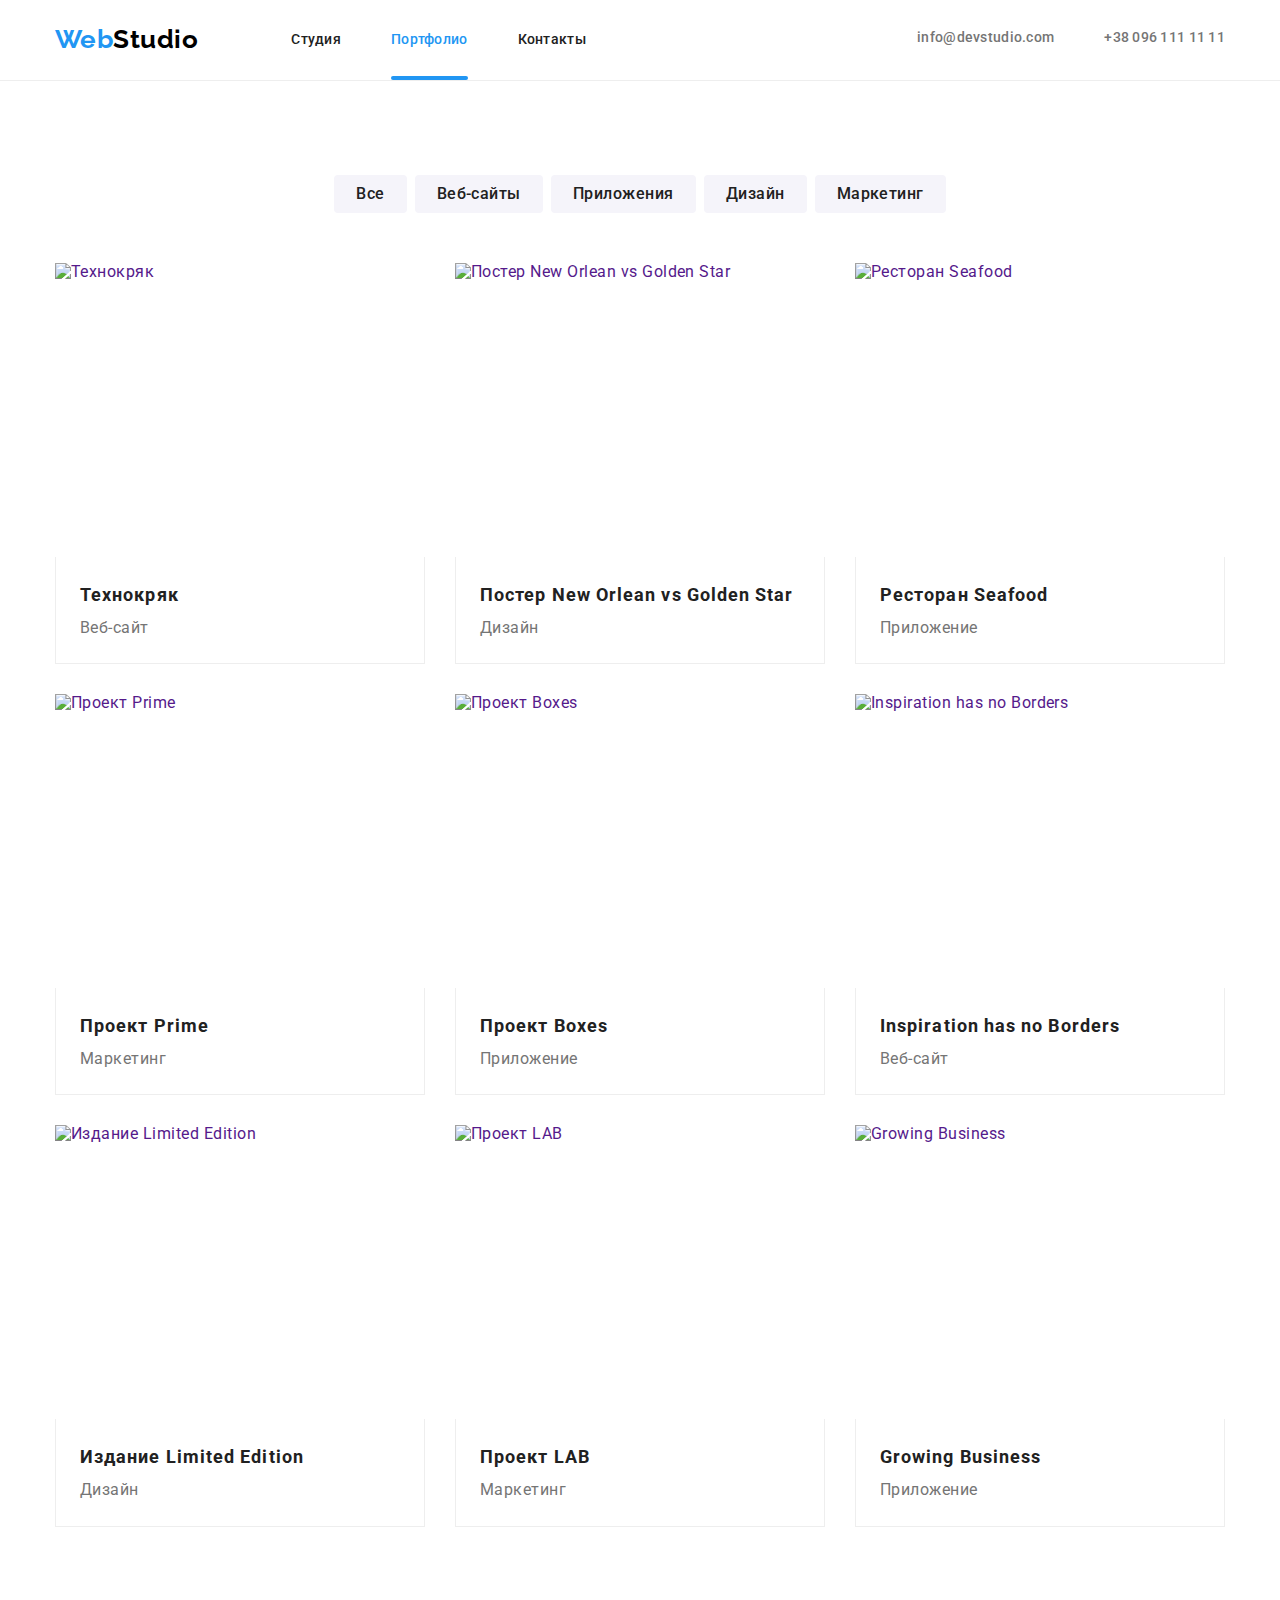
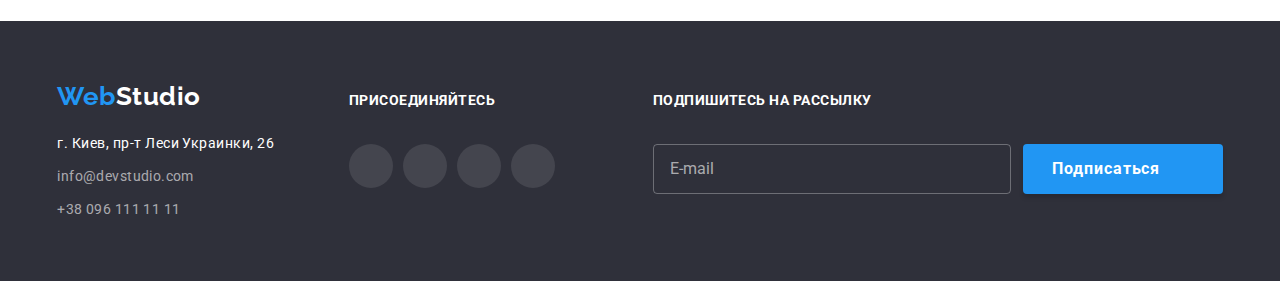
==== commit e917b29d: "BEM header Portfolio" ====
--- a/portfolio.html
+++ b/portfolio.html
@@ -22,36 +22,38 @@
     <header class="header">
       <div class="container main-nav">
         <nav class="site-nav">
-          <a class="logo" href="./index.html"
-            ><span class="logo-span">Web</span>Studio</a
+          <a class="logo header__logo" href="./index.html"
+            ><span class="logo__span">Web</span>Studio</a
           >
           <ul class="site-nav list">
-            <li class="item">
-              <a class="link" href="./index.html">Студия</a>
-            </li>
-            <li class="item line">
-              <a class="link current" href="">Портфолио</a>
-            </li>
-            <li class="item"><a class="link" href="">Контакты</a></li>
+            <li class="site-nav__item line">
+              <a class="site-nav__link" href="./index.html">Студия</a>
+            </li>
+            <li class="site-nav__item">
+              <a class="site-nav__link current" href="">Портфолио</a>
+            </li>
+            <li class="site-nav__item">
+              <a class="site-nav__link" href="">Контакты</a>
+            </li>
           </ul>
         </nav>
-        <ul class="contacts-nav head list">
-          <li class="item">
-            <a href="mailto:info@devstudio.com" class="cont">
-              <svg class="icon" width="16" height="12">
+        <ul class="contacts-head head list">
+          <li class="contacts-head__item">
+            <a href="mailto:info@devstudio.com" class="contacts-head__cont">
+              <svg class="contacts-head__icon" width="16" height="12">
                 <use href="./images/icons.svg#icon-envelope"></use>
               </svg>
-              info@devstudio.com</a
-            >
+              info@devstudio.com
+            </a>
           </li>
 
-          <li class="item">
-            <a href="tel:+380961111111" class="cont telephone">
-              <svg class="icon" width="10" height="16">
+          <li class="contacts-head__item">
+            <a href="tel:+380961111111" class="contacts-head__cont telephone">
+              <svg class="contacts-head__icon" width="10" height="16">
                 <use href="./images/icons.svg#icon-smartphone"></use>
               </svg>
-              +38 096 111 11 11</a
-            >
+              +38 096 111 11 11
+            </a>
           </li>
         </ul>
       </div>
--- a/css/main.min.css
+++ b/css/main.min.css
@@ -1,2 +1,2 @@
-:root{--primary-text-color: #757575;--title-text-color: #212121;--accent-color: #2196f3;--primary-white-color: #ffffff;--button-color: #188ce8;--button-color-portfolio: #f5f4fa;--border-cards: #eeeeee;--border-cards-clients: #afb1b8;--timing-function: cubic-bezier(0.4, 0, 0.2, 1)}.form-checkbox-input{margin-right:7px;position:absolute;width:1px;height:1px;overflow:hidden;clip:rect(0 0 0 0)}body{font-family:'roboto', sans-serif;color:var(--primary-text-color);background-color:var(--primary-white-color);letter-spacing:0.03em;position:relative}h1,h2,h3,h4,h5,h6,p{margin-top:0;margin-bottom:0}ul{padding-left:0}img{display:block}.list{margin-top:0;margin-bottom:0;list-style:none}.section{padding-top:94px;padding-bottom:94px}.container{width:1200px;padding:0 15px;margin:0 auto}.logo{margin-left:0;display:inline-block;color:#000000;font-family:'Raleway', sans-serif;font-weight:bold;font-size:26px;line-height:1.19;text-decoration:none}.header__logo{margin-top:24px;margin-bottom:25px}.footer__logo{margin-top:0;margin-bottom:20px}.logo__span{color:var(--accent-color)}.logo__span_white{color:var(--primary-white-color)}.button{cursor:pointer;border-style:none}.section__title{margin-bottom:50px;color:var(--title-text-color);font-weight:bold;font-size:36px;line-height:1.17;text-align:center}.address{font-style:normal}.contacts-nav.head{display:flex;margin-left:auto}.contacts-nav__cont{color:var(--primary-text-color);font-weight:500;font-size:14px;line-height:1.14;letter-spacing:0.02em;text-decoration:none;transition:color 250ms var(--timing-function)}.contacts-nav__cont:hover,.contacts-nav__cont:focus{color:var(--accent-color)}.team .social-list{display:flex;justify-content:space-around;padding:16px 32px 30px 32px}.team .social-list__link{display:flex;align-items:center;justify-content:center;width:44px;height:44px;border-radius:50%}.team .social-list__link{fill:var(--border-cards-clients);transition:background-color 250ms var(--timing-function)}.team .social-list__link:hover,.team .social-list__link:focus{background-color:var(--accent-color)}.team .social-list__link:hover .social-list__icon{transition:fill 250ms var(--timing-function)}.team .social-list__link:hover .social-list__icon,.team .social-list__link:focus .social-list__icon{fill:var(--primary-white-color)}.footer-list{display:flex}.footer-list__link{display:flex;align-items:center;justify-content:center;width:44px;height:44px;border-radius:50%;background-color:rgba(255,255,255,0.1);transition:background-color 250ms var(--timing-function)}.footer-list__link:hover,.footer-list__link:focus{background-color:var(--accent-color)}.footer-list__item:not(:first-child){margin-left:10px}.footer-list__icon{fill:var(--primary-white-color)}.team .description{padding-top:30px;background-color:var(--primary-white-color)}.projects__description{padding:20px 24px 20px 24px;border:1px solid var(--border-cards);border-top:0}.modal-backdrop{position:fixed;top:0;left:0;width:100%;height:100%;background-color:rgba(0,0,0,0.2);z-index:100;opacity:1;transition:opacity 250ms var(--timing-function),visibility 250ms var(--timing-function)}.modal-backdrop.is-hidden{opacity:0;visibility:hidden;pointer-events:none}.modal-backdrop.is-hidden .modal{transform:translate(-50%, -50%) scale(0.7)}.modal{display:flex;position:absolute;top:50%;left:50%;width:528px;height:581px;background-color:var(--primary-white-color);border-radius:4px;box-shadow:0px 1px 3px rgba(0,0,0,0.12),0px 1px 1px rgba(0,0,0,0.14),0px 2px 1px rgba(0,0,0,0.2);transform:translate(-50%, -50%) scale(1);transition:transform 250ms var(--timing-function)}.modal-button{position:absolute;top:8px;right:8px;width:30px;height:30px;display:flex;align-items:center;justify-content:center;padding:0;border:1px solid rgba(0,0,0,0.1);background-color:var(--primary-white-color);border-radius:50%;transition:fill 250ms var(--timing-function)}.modal-button:hover,.modal-button:focus{fill:var(--accent-color)}.contact-form{width:448px;height:auto;margin:0 auto}.contact-form>.form-text:first-child{margin-top:40px;margin-bottom:12px;font-weight:bold;font-size:20px;line-height:1.15;text-align:center;color:var(--title-text-color)}.contact-form .label{display:block;margin-bottom:4px;font-size:12px;line-height:1.16;letter-spacing:0.01em;color:var(--primary-text-color)}.contact-form-label{position:relative;display:block;margin-bottom:10px}.contact-form-input{outline:none;width:448px;height:40px;padding:0 0 0 40px;border:1px solid rgba(33,33,33,0.2);box-sizing:border-box;border-radius:4px;transition:border 250ms var(--timing-function)}.contact-form-input:hover,.contact-form-input:focus{border:1px solid var(--accent-color)}.contact-form-input::placeholder{color:rgba(0,0,0,0.2)}.contact-form-input:required:focus:not(:placeholder-shown):valid{border-color:#008000}.contact-form-input:focus:required:not(:placeholder-shown):invalid{border-color:#ff0000}.contact-form-message{outline:none;width:100%;height:120px;padding:12px 16px;margin-bottom:20px;border:1px solid rgba(33,33,33,0.2);box-sizing:border-box;border-radius:4px;resize:none;transition:border 250ms var(--timing-function)}.contact-form-message:hover,.contact-form-message:focus{border:1px solid var(--accent-color)}.contact-form-message::placeholder{font-size:14px;line-height:1.14;letter-spacing:0.01em;color:rgba(117,117,117,0.5)}.form-checkbox{display:flex;justify-content:center;align-items:center}.checkbox-icon{position:relative;width:16px;height:15px;border:2px solid var(--title-text-color);border-radius:2px;margin-right:7px;transition:background-color 250ms var(--timing-function),border-color 250ms var(--timing-function)}.checkbox-icon-check{position:absolute;top:-2px;left:-2px}.form-checkbox-input:checked+.checkbox-icon{background-color:var(--accent-color);border-color:var(--accent-color)}.checkbox-label{font-size:14px;line-height:1.71;color:var(--primary-text-color)}.checkbox-link{outline:none;font-size:14px;line-height:1.71;text-decoration-line:underline;color:var(--accent-color)}.checkbox-link:focus{outline:1px solid var(--accent-color)}.contacts-form-btn{outline:none;position:absolute;left:165px;bottom:40px;display:flex;align-items:center;justify-content:center;padding:0;width:200px;height:50px;border-radius:4px;border:none;cursor:pointer;background-color:var(--accent-color);color:var(--primary-white-color);font-weight:bold;font-size:16px;line-height:1.87;letter-spacing:0.06em;transition:background-color 250ms var(--timing-function)}.contacts-form-btnn:hover,.contacts-form-btn:focus{background-color:var(--button-color)}.form-icon{position:absolute;bottom:11px;left:12px;transition:fill 250ms var(--timing-function)}.contact-form-input:hover ~ .form-icon,.contact-form-input:focus ~ .form-icon{fill:var(--accent-color)}.header{border-bottom:1px solid var(--border-cards)}.header .cont{display:inline-flex}.header .icon{margin-right:10px;fill:currentColor}.main-nav{display:flex;align-items:center}.site-nav{display:flex}.site-nav .item:first-child{margin-left:93px}.site-nav .item+.item{margin-left:50px}.site-nav .link{display:block;padding-top:32px;padding-bottom:32px;color:#212121;font-weight:500;font-size:14px;line-height:1.14;letter-spacing:0.02em;text-decoration:none;transition:color 250ms var(--timing-function)}.site-nav .link:hover,.site-nav .link:focus{color:var(--accent-color)}.site-nav .link+.link{margin-left:50px}.site-nav .link.current{color:var(--accent-color)}.contacts-nav .item+.item{margin-left:30px}.contacts-nav .cont{display:flex;align-items:center}.link.current{position:relative}.link.current::after{position:absolute;left:0;bottom:0;display:block;content:'';width:100%;height:4px;border-radius:2px;background-color:var(--accent-color)}.hero{text-align:center;max-width:1600px;height:600px;padding:200px 0;margin-left:auto;margin-right:auto;background-color:#c4c4c4;background-image:linear-gradient(to right, rgba(47,48,58,0.4), rgba(47,48,58,0.4)),url(../images/hero/hero.jpg)}.hero__button{color:var(--primary-white-color);background-color:var(--accent-color);font-family:inherit;font-weight:bold;font-size:16px;line-height:1.87;letter-spacing:0.06em;padding:10px 32px;border-radius:4px;transition:background-color 250ms var(--timing-function)}.hero__button:hover,.hero__button:focus{background-color:var(--button-color)}.hero__text{margin-top:0;margin-bottom:0;margin-bottom:30px;color:var(--primary-white-color);font-weight:900;font-size:44px;line-height:1.36;text-align:center;letter-spacing:0.06em;text-transform:uppercase}.advantages{display:flex}.advantages__item{width:270px}.advantages__item:not(:first-child){margin-left:30px}.advantages__thumb{display:flex;align-items:center;justify-content:center;width:270px;height:120px;background-color:var(--button-color-portfolio);margin-bottom:30px}.advantages__title{margin-bottom:10px;color:var(--title-text-color);font-weight:bold;font-size:14px;line-height:1.14;text-transform:uppercase}.advantages__text{font-size:14px;line-height:1.71}.value.section{padding-bottom:0}.works{display:flex}.works__item{position:relative}.works__title{font-weight:bold;font-size:14px;line-height:1.14;text-align:center;text-transform:uppercase;color:var(--primary-white-color)}.works__backdrop{position:absolute;bottom:0;left:0;display:flex;align-items:center;justify-content:center;background-color:rgba(47,48,58,0.8);width:100%;height:70px}.works__item:not(:first-child){margin-left:30px}.team{display:flex;background-color:var(--button-color-portfolio)}.team__description{padding-top:30px;background-color:var(--primary-white-color)}.team__item{box-shadow:0px 1px 3px rgba(0,0,0,0.12),0px 1px 1px rgba(0,0,0,0.14),0px 2px 1px rgba(0,0,0,0.2);border-radius:0px 0px 4px 4px}.team__title,.team__text{color:var(--title-text-color);font-weight:500;font-size:16px;line-height:1.19;text-align:center}.team__title{margin-bottom:10px}.team__text{color:var(--primary-text-color);font-weight:normal}.team__item:not(:first-child){margin-left:30px}.company{display:flex}.company__link{display:flex;align-items:center;justify-content:center;width:170px;height:92px;border:1px solid var(--border-cards-clients);border-radius:4px;margin-bottom:0;transition:border 250ms var(--timing-function)}.company__link:hover,.company__link:focus{border:1px solid var(--accent-color)}.company__link:hover .company__icon,.company__link:focus .company__icon{fill:var(--accent-color)}.company__item:not(:first-child){margin-left:30px}.company__icon{fill:var(--border-cards-clients);transition:fill 250ms var(--timing-function)}.footer{padding-bottom:60px;padding-top:60px;background:#2f303a}.footer .container{display:flex;align-items:baseline;justify-content:space-around}.contacts-nav__cont{color:rgba(255,255,255,0.6);font-weight:normal;line-height:1.71;letter-spacing:0.03em}.thumb{margin-left:70px}.footer-title{margin-bottom:35px;font-weight:bold;font-size:14px;line-height:1.14;text-transform:uppercase;color:#ffffff}.contacts-nav__map{margin-bottom:9px}.contacts-nav__map-google{color:var(--primary-white-color);text-decoration:none;font-style:normal;font-size:14px;line-height:1.71}.contacts-nav__cont.mail{display:inline-block;margin-bottom:9px}.subscription{margin-left:93px}.subscription__thumb{display:flex}.subscription__title{margin-bottom:35px}.subscription__input{width:358px;height:50px;background-color:transparent;border:1px solid rgba(255,255,255,0.3);drop-shadow:0px 4px 4px rgba(0,0,0,0.15);border-radius:4px;padding-left:16px;color:var(--primary-white-color)}.subscription__input::placeholder{color:rgba(255,255,255,0.6)}.subscription__button{position:relative;width:200px;height:50px;border-radius:4px;font-family:inherit;font-weight:bold;font-size:16px;line-height:1.87;letter-spacing:0.06em;padding:10px 62px 10px 29px;margin-left:12px;color:var(--primary-white-color);background-color:var(--accent-color);border:none;box-shadow:0px 4px 4px rgba(0,0,0,0.15);transition:background-color 250ms var(--timing-function)}.subscription__button:hover,.subscription__button:focus{background-color:var(--button-color)}.subscription__icon{position:absolute;top:13px;right:28px}.filter{padding-top:94px}.filter-nav{padding-left:0;display:flex;justify-content:center;margin-bottom:50px}.filter-nav__button{padding:6px 22px;border-radius:4px;font-family:inherit;color:var(--title-text-color);background-color:var(--button-color-portfolio);font-weight:500;font-size:16px;line-height:1.6;letter-spacing:inherit;transition:color 250ms var(--timing-function),background-color 250ms var(--timing-function),box-shadow 250ms var(--timing-function)}.filter-nav__button:hover,.filter-nav__button:focus{color:var(--primary-white-color);background-color:var(--accent-color);box-shadow:0px 4px 4px rgba(0,0,0,0.25)}.filter-nav__item:not(:first-child){margin-left:8px}.projects{display:flex;flex-wrap:wrap}.projects__item{width:calc((100% - 60px) / 3);margin-right:30px;margin-bottom:30px;transition:box-shadow 250ms var(--timing-function)}.projects__item:hover,.projects__item:focus{box-shadow:0px 4px 4px rgba(0,0,0,0.25)}.projects__item:nth-child(3n){margin-right:0}.projects__item:nth-last-child(-n+3){margin-bottom:0}.projects__link{text-decoration:none}.projects__title{color:var(--title-text-color);font-weight:bold;font-size:18px;line-height:2;letter-spacing:0.06em}.projects__text{color:var(--primary-text-color);font-size:16px;line-height:1.9}.projects__thumb{position:relative;overflow:hidden}.backdrop{position:absolute;top:0;left:0;overflow:auto;width:100%;height:100%;opacity:1;background-color:rgba(33,150,243,0.9);transition:transform 250ms var(--timing-function);transform:translateY(100%)}.projects__link:hover .backdrop,.projects__link:focus .backdrop{transform:translateY(0)}.backdrop__text{padding:63px 24px;font-size:18px;line-height:1.55;color:var(--primary-white-color)}
+:root{--primary-text-color: #757575;--title-text-color: #212121;--accent-color: #2196f3;--primary-white-color: #ffffff;--button-color: #188ce8;--button-color-portfolio: #f5f4fa;--border-cards: #eeeeee;--border-cards-clients: #afb1b8;--timing-function: cubic-bezier(0.4, 0, 0.2, 1)}.form-checkbox-input{margin-right:7px;position:absolute;width:1px;height:1px;overflow:hidden;clip:rect(0 0 0 0)}body{font-family:'roboto', sans-serif;color:var(--primary-text-color);background-color:var(--primary-white-color);letter-spacing:0.03em;position:relative}h1,h2,h3,h4,h5,h6,p{margin-top:0;margin-bottom:0}ul{padding-left:0}img{display:block}.list{margin-top:0;margin-bottom:0;list-style:none}.section{padding-top:94px;padding-bottom:94px}.container{width:1200px;padding:0 15px;margin:0 auto}.logo{margin-left:0;display:inline-block;color:#000000;font-family:'Raleway', sans-serif;font-weight:bold;font-size:26px;line-height:1.19;text-decoration:none}.header__logo{margin-top:24px;margin-bottom:25px}.footer__logo{margin-top:0;margin-bottom:20px}.logo__span{color:var(--accent-color)}.logo__span_white{color:var(--primary-white-color)}.button{cursor:pointer;border-style:none}.section__title{margin-bottom:50px;color:var(--title-text-color);font-weight:bold;font-size:36px;line-height:1.17;text-align:center}.contacts-head__item:not(:first-child){margin-left:30px}.contacts-head__cont{display:flex;align-items:center;color:var(--primary-text-color);font-weight:500;font-size:14px;line-height:1.14;letter-spacing:0.02em;text-decoration:none;transition:color 250ms var(--timing-function)}.contacts-head__cont:hover,.contacts-head__cont:focus{color:var(--accent-color)}.address{font-style:normal}.contacts-head{display:flex;margin-left:auto}.contacts-nav__cont{color:var(--primary-text-color);font-weight:500;font-size:14px;line-height:1.14;letter-spacing:0.02em;text-decoration:none;transition:color 250ms var(--timing-function)}.contacts-nav__cont:hover,.contacts-nav__cont:focus{color:var(--accent-color)}.team .social-list{display:flex;justify-content:space-around;padding:16px 32px 30px 32px}.team .social-list__link{display:flex;align-items:center;justify-content:center;width:44px;height:44px;border-radius:50%}.team .social-list__link{fill:var(--border-cards-clients);transition:background-color 250ms var(--timing-function)}.team .social-list__link:hover,.team .social-list__link:focus{background-color:var(--accent-color)}.team .social-list__link:hover .social-list__icon{transition:fill 250ms var(--timing-function)}.team .social-list__link:hover .social-list__icon,.team .social-list__link:focus .social-list__icon{fill:var(--primary-white-color)}.footer-list{display:flex}.footer-list__link{display:flex;align-items:center;justify-content:center;width:44px;height:44px;border-radius:50%;background-color:rgba(255,255,255,0.1);transition:background-color 250ms var(--timing-function)}.footer-list__link:hover,.footer-list__link:focus{background-color:var(--accent-color)}.footer-list__item:not(:first-child){margin-left:10px}.footer-list__icon{fill:var(--primary-white-color)}.team .description{padding-top:30px;background-color:var(--primary-white-color)}.projects__description{padding:20px 24px 20px 24px;border:1px solid var(--border-cards);border-top:0}.modal-backdrop{position:fixed;top:0;left:0;width:100%;height:100%;background-color:rgba(0,0,0,0.2);z-index:100;opacity:1;transition:opacity 250ms var(--timing-function),visibility 250ms var(--timing-function)}.modal-backdrop.is-hidden{opacity:0;visibility:hidden;pointer-events:none}.modal-backdrop.is-hidden .modal{transform:translate(-50%, -50%) scale(0.7)}.modal{display:flex;position:absolute;top:50%;left:50%;width:528px;height:581px;background-color:var(--primary-white-color);border-radius:4px;box-shadow:0px 1px 3px rgba(0,0,0,0.12),0px 1px 1px rgba(0,0,0,0.14),0px 2px 1px rgba(0,0,0,0.2);transform:translate(-50%, -50%) scale(1);transition:transform 250ms var(--timing-function)}.modal-button{position:absolute;top:8px;right:8px;width:30px;height:30px;display:flex;align-items:center;justify-content:center;padding:0;border:1px solid rgba(0,0,0,0.1);background-color:var(--primary-white-color);border-radius:50%;transition:fill 250ms var(--timing-function)}.modal-button:hover,.modal-button:focus{fill:var(--accent-color)}.contact-form{width:448px;height:auto;margin:0 auto}.contact-form>.form-text:first-child{margin-top:40px;margin-bottom:12px;font-weight:bold;font-size:20px;line-height:1.15;text-align:center;color:var(--title-text-color)}.contact-form .label{display:block;margin-bottom:4px;font-size:12px;line-height:1.16;letter-spacing:0.01em;color:var(--primary-text-color)}.contact-form-label{position:relative;display:block;margin-bottom:10px}.contact-form-input{outline:none;width:448px;height:40px;padding:0 0 0 40px;border:1px solid rgba(33,33,33,0.2);box-sizing:border-box;border-radius:4px;transition:border 250ms var(--timing-function)}.contact-form-input:hover,.contact-form-input:focus{border:1px solid var(--accent-color)}.contact-form-input::placeholder{color:rgba(0,0,0,0.2)}.contact-form-input:required:focus:not(:placeholder-shown):valid{border-color:#008000}.contact-form-input:focus:required:not(:placeholder-shown):invalid{border-color:#ff0000}.contact-form-message{outline:none;width:100%;height:120px;padding:12px 16px;margin-bottom:20px;border:1px solid rgba(33,33,33,0.2);box-sizing:border-box;border-radius:4px;resize:none;transition:border 250ms var(--timing-function)}.contact-form-message:hover,.contact-form-message:focus{border:1px solid var(--accent-color)}.contact-form-message::placeholder{font-size:14px;line-height:1.14;letter-spacing:0.01em;color:rgba(117,117,117,0.5)}.form-checkbox{display:flex;justify-content:center;align-items:center}.checkbox-icon{position:relative;width:16px;height:15px;border:2px solid var(--title-text-color);border-radius:2px;margin-right:7px;transition:background-color 250ms var(--timing-function),border-color 250ms var(--timing-function)}.checkbox-icon-check{position:absolute;top:-2px;left:-2px}.form-checkbox-input:checked+.checkbox-icon{background-color:var(--accent-color);border-color:var(--accent-color)}.checkbox-label{font-size:14px;line-height:1.71;color:var(--primary-text-color)}.checkbox-link{outline:none;font-size:14px;line-height:1.71;text-decoration-line:underline;color:var(--accent-color)}.checkbox-link:focus{outline:1px solid var(--accent-color)}.contacts-form-btn{outline:none;position:absolute;left:165px;bottom:40px;display:flex;align-items:center;justify-content:center;padding:0;width:200px;height:50px;border-radius:4px;border:none;cursor:pointer;background-color:var(--accent-color);color:var(--primary-white-color);font-weight:bold;font-size:16px;line-height:1.87;letter-spacing:0.06em;transition:background-color 250ms var(--timing-function)}.contacts-form-btnn:hover,.contacts-form-btn:focus{background-color:var(--button-color)}.form-icon{position:absolute;bottom:11px;left:12px;transition:fill 250ms var(--timing-function)}.contact-form-input:hover ~ .form-icon,.contact-form-input:focus ~ .form-icon{fill:var(--accent-color)}.header{border-bottom:1px solid var(--border-cards)}.contacts-head__cont{display:inline-flex}.contacts-head__icon{margin-right:10px;fill:currentColor}.main-nav{display:flex;align-items:center}.site-nav{display:flex}.site-nav__item:first-child{margin-left:93px}.site-nav__item:not(:first-child){margin-left:50px}.site-nav__link{display:block;padding-top:32px;padding-bottom:32px;color:#212121;font-weight:500;font-size:14px;line-height:1.14;letter-spacing:0.02em;text-decoration:none;transition:color 250ms var(--timing-function)}.site-nav__link:hover,.site-nav__link:focus{color:var(--accent-color)}.site-nav__link.current{position:relative;color:var(--accent-color)}.site-nav__link.current::after{position:absolute;left:0;bottom:0;display:block;content:'';width:100%;height:4px;border-radius:2px;background-color:var(--accent-color)}.hero{text-align:center;max-width:1600px;height:600px;padding:200px 0;margin-left:auto;margin-right:auto;background-color:#c4c4c4;background-image:linear-gradient(to right, rgba(47,48,58,0.4), rgba(47,48,58,0.4)),url(../images/hero/hero.jpg)}.hero__button{color:var(--primary-white-color);background-color:var(--accent-color);font-family:inherit;font-weight:bold;font-size:16px;line-height:1.87;letter-spacing:0.06em;padding:10px 32px;border-radius:4px;transition:background-color 250ms var(--timing-function)}.hero__button:hover,.hero__button:focus{background-color:var(--button-color)}.hero__text{margin-top:0;margin-bottom:0;margin-bottom:30px;color:var(--primary-white-color);font-weight:900;font-size:44px;line-height:1.36;text-align:center;letter-spacing:0.06em;text-transform:uppercase}.advantages{display:flex}.advantages__item{width:270px}.advantages__item:not(:first-child){margin-left:30px}.advantages__thumb{display:flex;align-items:center;justify-content:center;width:270px;height:120px;background-color:var(--button-color-portfolio);margin-bottom:30px}.advantages__title{margin-bottom:10px;color:var(--title-text-color);font-weight:bold;font-size:14px;line-height:1.14;text-transform:uppercase}.advantages__text{font-size:14px;line-height:1.71}.value.section{padding-bottom:0}.works{display:flex}.works__item{position:relative}.works__title{font-weight:bold;font-size:14px;line-height:1.14;text-align:center;text-transform:uppercase;color:var(--primary-white-color)}.works__backdrop{position:absolute;bottom:0;left:0;display:flex;align-items:center;justify-content:center;background-color:rgba(47,48,58,0.8);width:100%;height:70px}.works__item:not(:first-child){margin-left:30px}.team{display:flex;background-color:var(--button-color-portfolio)}.team__description{padding-top:30px;background-color:var(--primary-white-color)}.team__item{box-shadow:0px 1px 3px rgba(0,0,0,0.12),0px 1px 1px rgba(0,0,0,0.14),0px 2px 1px rgba(0,0,0,0.2);border-radius:0px 0px 4px 4px}.team__title,.team__text{color:var(--title-text-color);font-weight:500;font-size:16px;line-height:1.19;text-align:center}.team__title{margin-bottom:10px}.team__text{color:var(--primary-text-color);font-weight:normal}.team__item:not(:first-child){margin-left:30px}.company{display:flex}.company__link{display:flex;align-items:center;justify-content:center;width:170px;height:92px;border:1px solid var(--border-cards-clients);border-radius:4px;margin-bottom:0;transition:border 250ms var(--timing-function)}.company__link:hover,.company__link:focus{border:1px solid var(--accent-color)}.company__link:hover .company__icon,.company__link:focus .company__icon{fill:var(--accent-color)}.company__item:not(:first-child){margin-left:30px}.company__icon{fill:var(--border-cards-clients);transition:fill 250ms var(--timing-function)}.footer{padding-bottom:60px;padding-top:60px;background:#2f303a}.footer .container{display:flex;align-items:baseline;justify-content:space-around}.contacts-nav__cont{color:rgba(255,255,255,0.6);font-weight:normal;line-height:1.71;letter-spacing:0.03em}.thumb{margin-left:70px}.footer-title{margin-bottom:35px;font-weight:bold;font-size:14px;line-height:1.14;text-transform:uppercase;color:#ffffff}.contacts-nav__map{margin-bottom:9px}.contacts-nav__map-google{color:var(--primary-white-color);text-decoration:none;font-style:normal;font-size:14px;line-height:1.71}.contacts-nav__cont.mail{display:inline-block;margin-bottom:9px}.subscription{margin-left:93px}.subscription__thumb{display:flex}.subscription__title{margin-bottom:35px}.subscription__input{width:358px;height:50px;background-color:transparent;border:1px solid rgba(255,255,255,0.3);drop-shadow:0px 4px 4px rgba(0,0,0,0.15);border-radius:4px;padding-left:16px;color:var(--primary-white-color)}.subscription__input::placeholder{color:rgba(255,255,255,0.6)}.subscription__button{position:relative;width:200px;height:50px;border-radius:4px;font-family:inherit;font-weight:bold;font-size:16px;line-height:1.87;letter-spacing:0.06em;padding:10px 62px 10px 29px;margin-left:12px;color:var(--primary-white-color);background-color:var(--accent-color);border:none;box-shadow:0px 4px 4px rgba(0,0,0,0.15);transition:background-color 250ms var(--timing-function)}.subscription__button:hover,.subscription__button:focus{background-color:var(--button-color)}.subscription__icon{position:absolute;top:13px;right:28px}.filter{padding-top:94px}.filter-nav{padding-left:0;display:flex;justify-content:center;margin-bottom:50px}.filter-nav__button{padding:6px 22px;border-radius:4px;font-family:inherit;color:var(--title-text-color);background-color:var(--button-color-portfolio);font-weight:500;font-size:16px;line-height:1.6;letter-spacing:inherit;transition:color 250ms var(--timing-function),background-color 250ms var(--timing-function),box-shadow 250ms var(--timing-function)}.filter-nav__button:hover,.filter-nav__button:focus{color:var(--primary-white-color);background-color:var(--accent-color);box-shadow:0px 4px 4px rgba(0,0,0,0.25)}.filter-nav__item:not(:first-child){margin-left:8px}.projects{display:flex;flex-wrap:wrap}.projects__item{width:calc((100% - 60px) / 3);margin-right:30px;margin-bottom:30px;transition:box-shadow 250ms var(--timing-function)}.projects__item:hover,.projects__item:focus{box-shadow:0px 4px 4px rgba(0,0,0,0.25)}.projects__item:nth-child(3n){margin-right:0}.projects__item:nth-last-child(-n+3){margin-bottom:0}.projects__link{text-decoration:none}.projects__title{color:var(--title-text-color);font-weight:bold;font-size:18px;line-height:2;letter-spacing:0.06em}.projects__text{color:var(--primary-text-color);font-size:16px;line-height:1.9}.projects__thumb{position:relative;overflow:hidden}.backdrop{position:absolute;top:0;left:0;overflow:auto;width:100%;height:100%;opacity:1;background-color:rgba(33,150,243,0.9);transition:transform 250ms var(--timing-function);transform:translateY(100%)}.projects__link:hover .backdrop,.projects__link:focus .backdrop{transform:translateY(0)}.backdrop__text{padding:63px 24px;font-size:18px;line-height:1.55;color:var(--primary-white-color)}
 /*# sourceMappingURL=main.min.css.map */